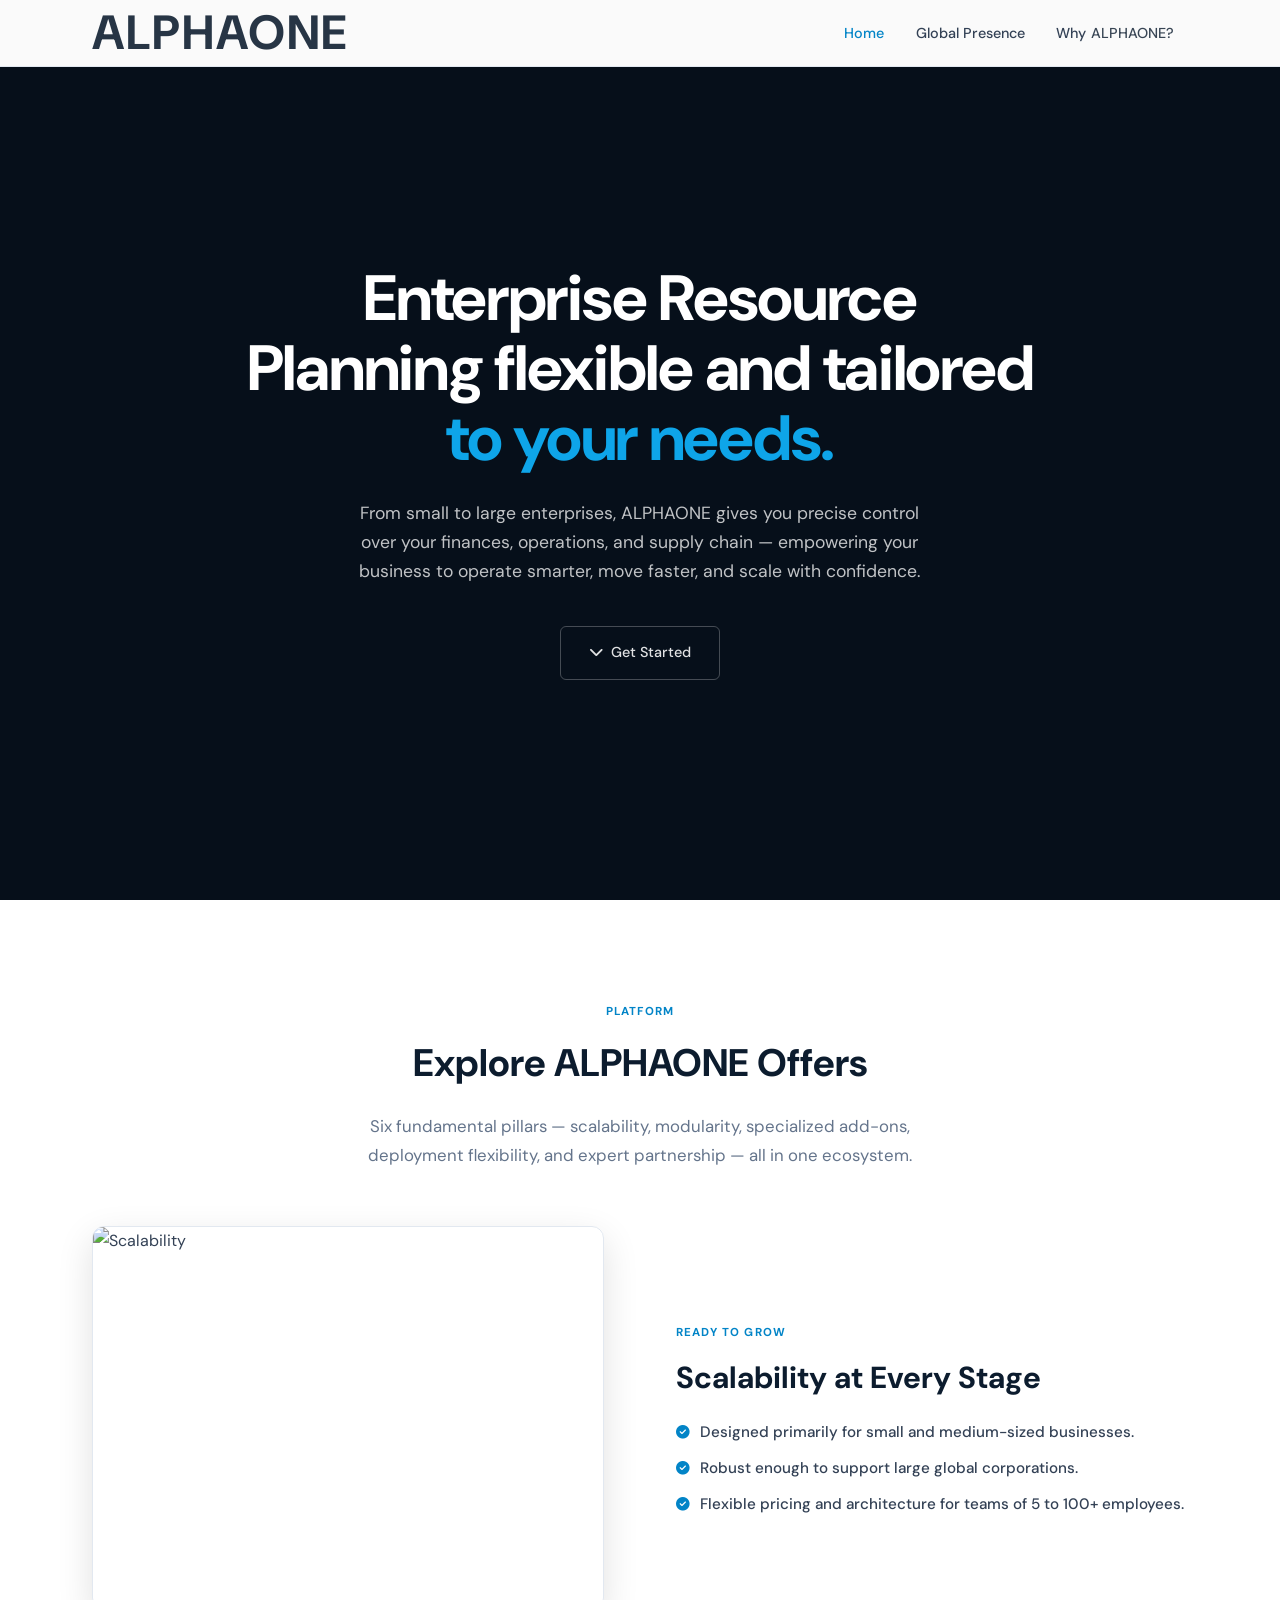
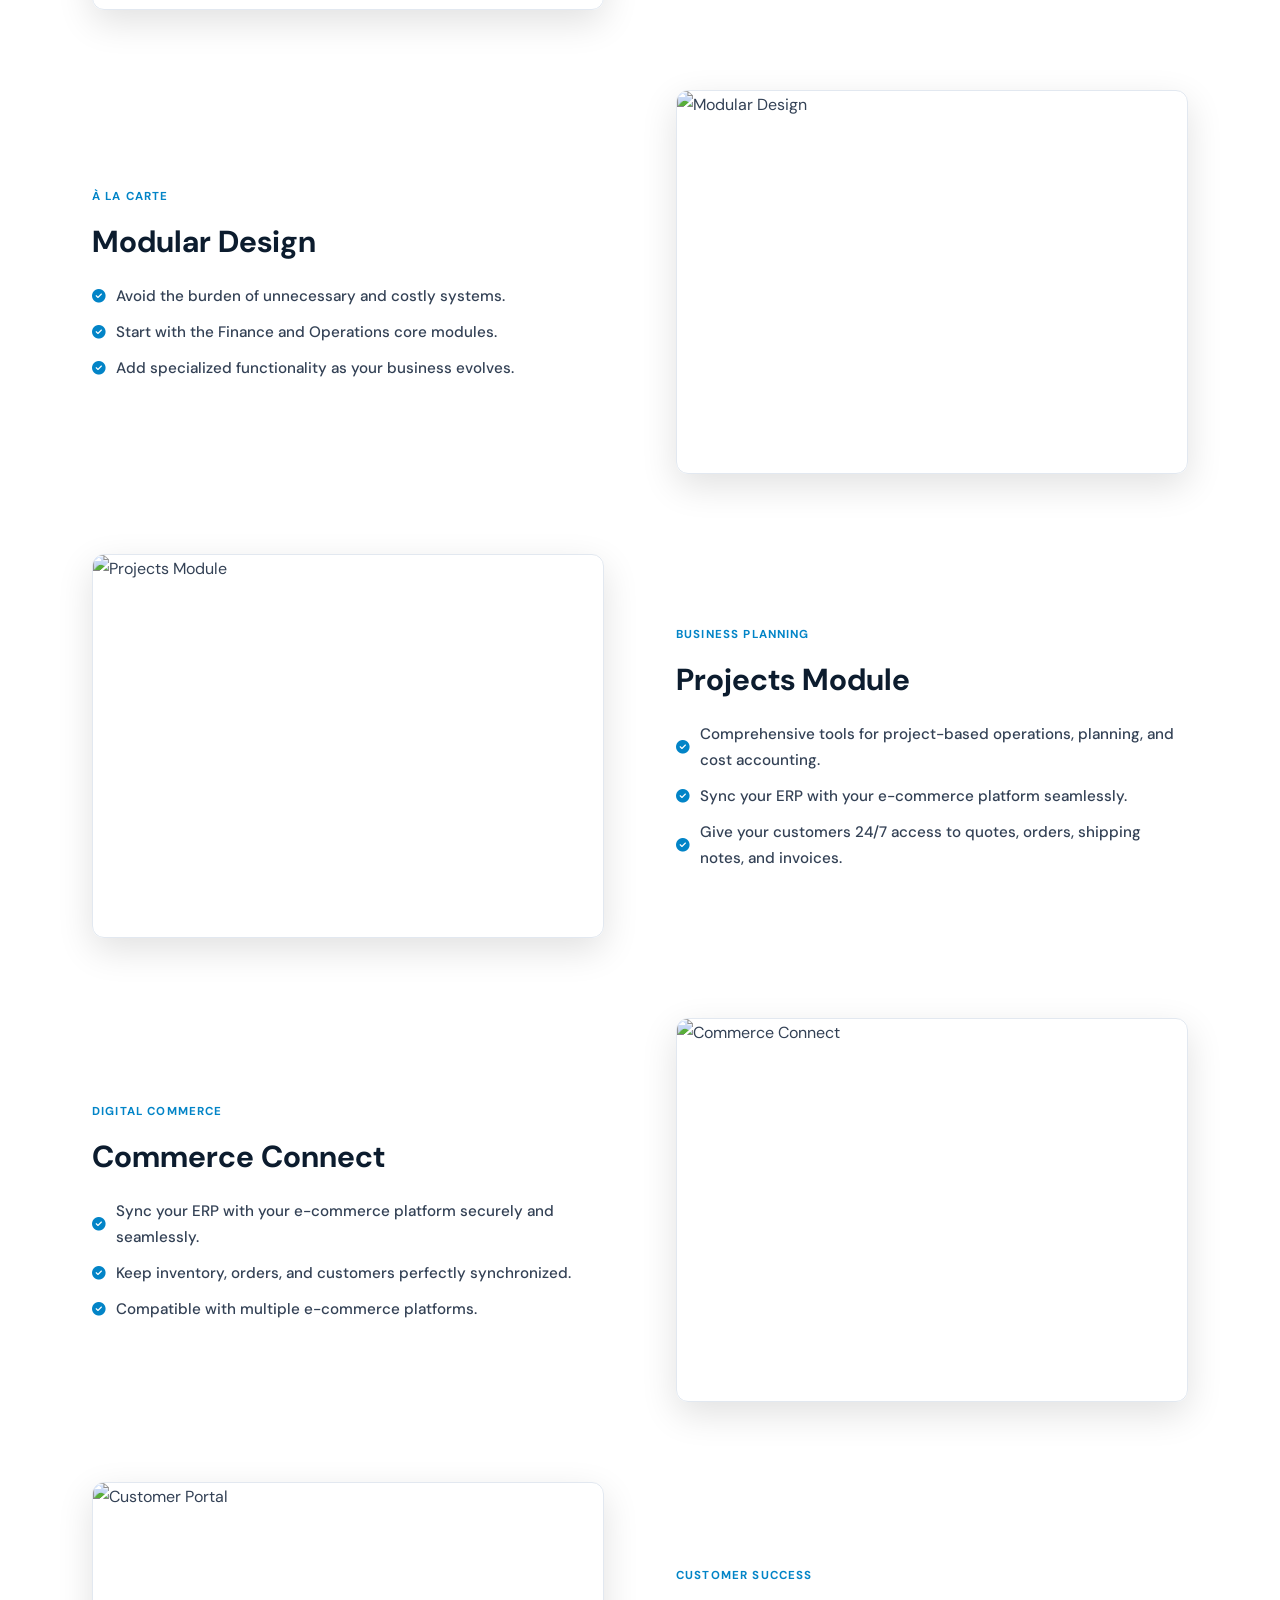
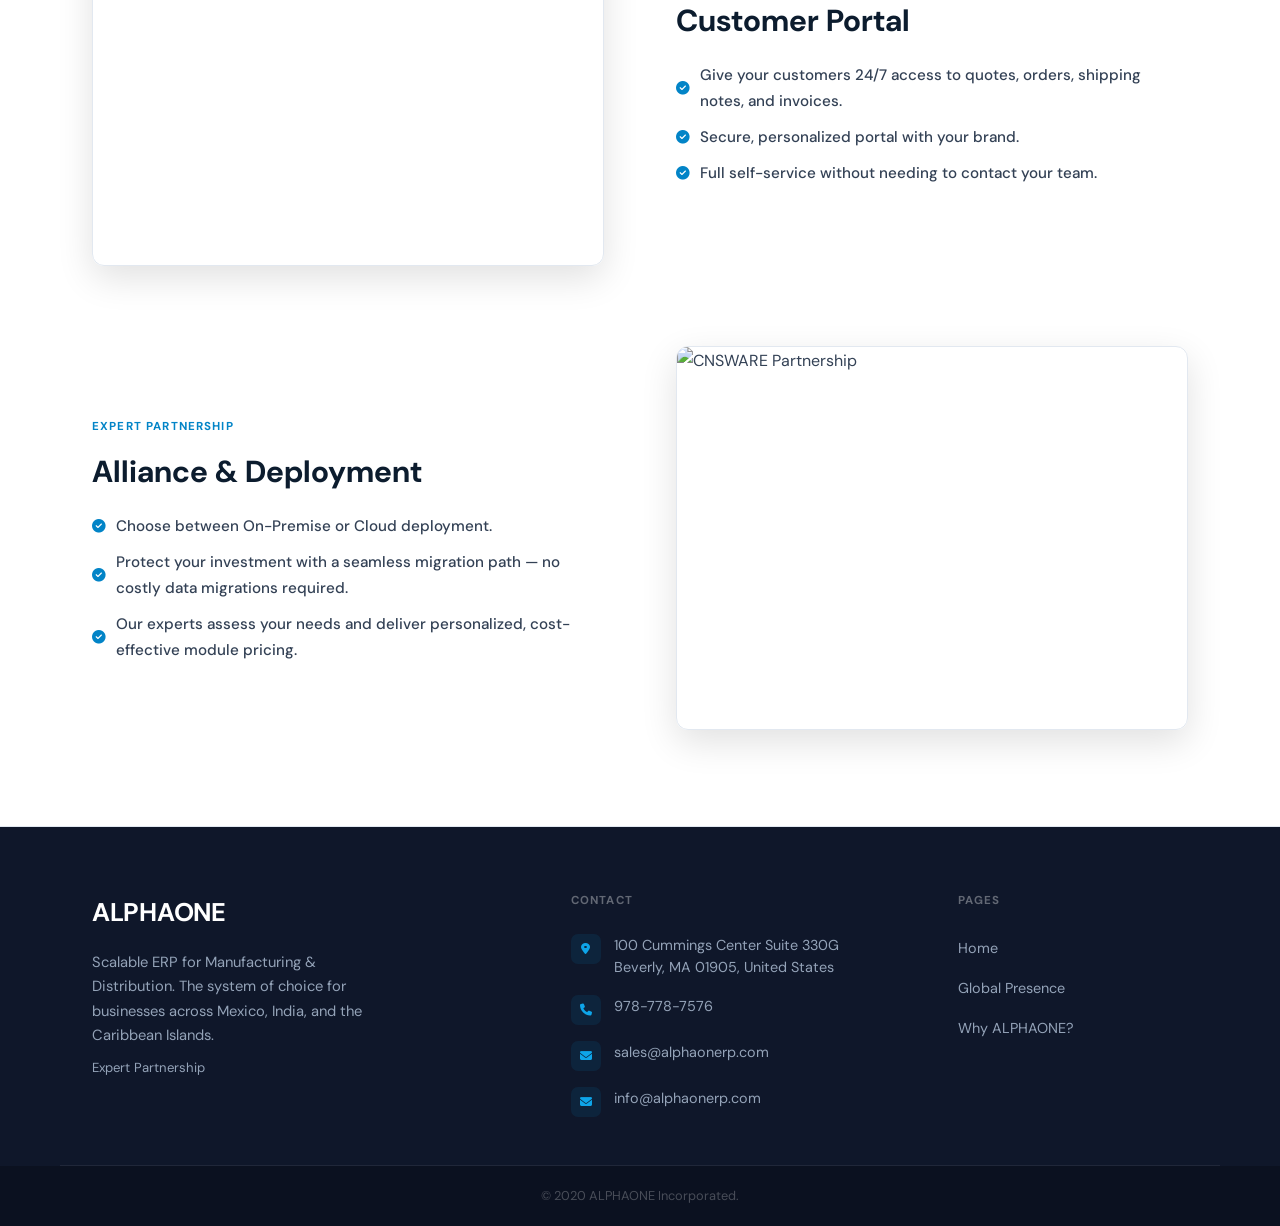
==== index.html @ 3ff20a97 "Cambio transparencia de logo Alphaone nav bar" ====
<!DOCTYPE html>
<html lang="en">
<head>
    <meta charset="UTF-8">
    <meta name="viewport" content="width=device-width, initial-scale=1.0">
    <title>Home — ALPHAONE ERP</title>
    <link rel="preconnect" href="https://fonts.googleapis.com">
    <link rel="preconnect" href="https://fonts.gstatic.com" crossorigin>
    <link href="https://fonts.googleapis.com/css2?family=DM+Sans:opsz,wght@9..40,400;9..40,500;9..40,600;9..40,700&display=swap" rel="stylesheet">
    <link rel="stylesheet" href="https://cdnjs.cloudflare.com/ajax/libs/font-awesome/6.4.0/css/all.min.css">
    <link rel="stylesheet" href="css/styles.css">
    <link rel="stylesheet" href="css/pages.css">
</head>
<body>

    <nav class="navbar" id="navbar">
        <div class="nav-inner">
            <a href="index.html" class="logo logo-text">ALPHAONE</a>
            <ul class="nav-links">
                <li><a href="index.html" class="active">Home</a></li>
                <li><a href="presence.html">Global Presence</a></li>
                <li><a href="benefits.html">Why<span style="color: #0c1c2ed0;">ALPHAONE?</span></a></li>
            </ul>
            <div class="hamburger" id="hamburger-btn"><span></span><span></span><span></span></div>
        </div>
    </nav>
    <div class="mobile-menu" id="mobile-menu">
        <a href="index.html">Home</a>
        <a href="presence.html">Global Presence</a>
        <a href="benefits.html">Why ALPHAONE?</a>
    </div>

    <!-- HERO -->
    <section class="hero" id="hero">
        <div class="hero-bg">
            <video class="hero-video" autoplay loop muted playsinline>
                <source src="video/manufacture.mp4" type="video/mp4">
            </video>
            <div class="hero-overlay"></div>
        </div>
        <div class="hero-inner">
            <div class="hero-content">
                <br><h1>Enterprise Resource <br>Planning flexible and tailored<br><em>to your needs.</em></h1>
                <p>From small to large enterprises, ALPHAONE gives you precise control over your finances, operations, and supply chain — empowering your business to operate smarter, move faster, and scale with confidence.</p>
                <div class="hero-actions">
                    <a href="#modules" class="btn-ghost"><i class="fas fa-chevron-down"></i> Get Started</a>
                </div>
            </div>
        </div>
    </section>

    <!-- 6 MODULES -->
    <section class="section bg-white" id="modules">
        <div class="container">
            <div class="section-header reveal">
                <span class="eyebrow">Platform</span>
                <h2>Explore ALPHAONE Offers</h2>
                <p>Six fundamental pillars — scalability, modularity, specialized add-ons, deployment flexibility, and expert partnership — all in one ecosystem.</p>
            </div>

            <div class="module-list">

                <!-- 1. Scalability -->
                <div class="module-row reveal">
                    <div class="module-img">
                        <img src="https://images.unsplash.com/photo-1504868584819-f8e8b4b6d7e3?auto=format&fit=crop&q=80&w=800" alt="Scalability">
                    </div>
                    <div class="module-content">
                        <span class="eyebrow">Ready to Grow</span>
                        <h3>Scalability at Every Stage</h3>
                        <ul class="module-features">
                            <li><i class="fas fa-check-circle"></i> Designed primarily for small and medium-sized businesses.</li>
                            <li><i class="fas fa-check-circle"></i> Robust enough to support large global corporations.</li>
                            <li><i class="fas fa-check-circle"></i> Flexible pricing and architecture for teams of 5 to 100+ employees.</li>
                        </ul>
                    </div>
                </div>

                <!-- 2. Modular -->
                <div class="module-row reverse reveal">
                    <div class="module-img">
                        <img src="https://images.unsplash.com/photo-1551288049-bebda4e38f71?auto=format&fit=crop&q=80&w=800" alt="Modular Design">
                    </div>
                    <div class="module-content">
                        <span class="eyebrow">À La Carte</span>
                        <h3>Modular Design</h3>
                        <ul class="module-features">
                            <li><i class="fas fa-check-circle"></i> Avoid the burden of unnecessary and costly systems.</li>
                            <li><i class="fas fa-check-circle"></i> Start with the Finance and Operations core modules.</li>
                            <li><i class="fas fa-check-circle"></i> Add specialized functionality as your business evolves.</li>
                        </ul>
                    </div>
                </div>

                <!-- 3. Projects Module -->
                <div class="module-row reveal">
                    <div class="module-img">
                        <img src="https://images.unsplash.com/photo-1460925895917-afdab827c52f?auto=format&fit=crop&q=80&w=800" alt="Projects Module">
                    </div>
                    <div class="module-content">
                        <span class="eyebrow">Business Planning</span>
                        <h3>Projects Module</h3>
                        <ul class="module-features">
                            <li><i class="fas fa-check-circle"></i> Comprehensive tools for project-based operations, planning, and cost accounting.</li>
                            <li><i class="fas fa-check-circle"></i> Sync your ERP with your e-commerce platform seamlessly.</li>
                            <li><i class="fas fa-check-circle"></i> Give your customers 24/7 access to quotes, orders, shipping notes, and invoices.</li>
                        </ul>
                    </div>
                </div>

                <!-- 4. Commerce Connect -->
                <div class="module-row reverse reveal">
                    <div class="module-img">
                        <img src="https://images.unsplash.com/photo-1556761175-4b46a572b786?auto=format&fit=crop&q=80&w=800" alt="Commerce Connect">
                    </div>
                    <div class="module-content">
                        <span class="eyebrow">Digital Commerce</span>
                        <h3>Commerce Connect</h3>
                        <ul class="module-features">
                            <li><i class="fas fa-check-circle"></i> Sync your ERP with your e-commerce platform securely and seamlessly.</li>
                            <li><i class="fas fa-check-circle"></i> Keep inventory, orders, and customers perfectly synchronized.</li>
                            <li><i class="fas fa-check-circle"></i> Compatible with multiple e-commerce platforms.</li>
                        </ul>
                    </div>
                </div>

                <!-- 5. Customer Portal -->
                <div class="module-row reveal">
                    <div class="module-img">
                        <img src="https://images.unsplash.com/photo-1573164574572-cb89e39749b4?auto=format&fit=crop&q=80&w=800" alt="Customer Portal">
                    </div>
                    <div class="module-content">
                        <span class="eyebrow">Customer Success</span>
                        <h3>Customer Portal</h3>
                        <ul class="module-features">
                            <li><i class="fas fa-check-circle"></i> Give your customers 24/7 access to quotes, orders, shipping notes, and invoices.</li>
                            <li><i class="fas fa-check-circle"></i> Secure, personalized portal with your brand.</li>
                            <li><i class="fas fa-check-circle"></i> Full self-service without needing to contact your team.</li>
                        </ul>
                    </div>
                </div>

                <!-- 6. Deployment + CNSWARE -->
                <div class="module-row reverse reveal">
                    <div class="module-img">
                        <img src="https://images.unsplash.com/photo-1600880292203-757bb62b4baf?auto=format&fit=crop&q=80&w=800" alt="CNSWARE Partnership">
                    </div>
                    <div class="module-content">
                        <span class="eyebrow">Expert Partnership</span>
                        <h3>Alliance & Deployment</h3>
                        <ul class="module-features">
                            <li><i class="fas fa-check-circle"></i> Choose between On-Premise or Cloud deployment.</li>
                            <li><i class="fas fa-check-circle"></i> Protect your investment with a seamless migration path — no costly data migrations required.</li>
                            <li><i class="fas fa-check-circle"></i> Our experts assess your needs and deliver personalized, cost-effective module pricing.</li>
                        </ul>
                    </div>
                </div>

            </div>
        </div>
    </section>

    <!-- FOOTER -->
    <footer class="site-footer">
        <div class="container footer-inner">
            <div class="footer-brand">
                <div class="footer-logo">ALPHAONE</div>
                <p>Scalable ERP for Manufacturing & Distribution. The system of choice for businesses across Mexico, India, and the Caribbean Islands.</p>
                <p class="footer-partner">Expert Partnership<strong></strong></p>
            </div>
            <div class="footer-contact-block">
                <h4>Contact</h4>
                <ul class="footer-contact-list">
                    <li><span class="fc-icon"><i class="fas fa-map-marker-alt"></i></span><span>100 Cummings Center Suite 330G Beverly, MA 01905, United States<br></span> </li>
                    <li><span class="fc-icon"><i class="fas fa-phone"></i></span><a href="tel:9787787576">978-778-7576</a></li>
                    <li><span class="fc-icon"><i class="fas fa-envelope"></i></span><a href="mailto:info@alphaonerp.com">sales@alphaonerp.com</a></li>
                    <li><span class="fc-icon"><i class="fas fa-envelope"></i></span><a href="mailto:info@alphaonerp.com">info@alphaonerp.com</a></li>
                </ul>
            </div>
            <div class="footer-nav-block">
                <h4>Pages</h4>
                <ul>
                    <li><a href="index.html">Home</a></li>
                    <li><a href="presence.html">Global Presence</a></li>
                    <li><a href="benefits.html">Why ALPHAONE?</a></li>
                </ul>
            </div>
        </div>
        <div class="footer-bar">
            <p>&copy; 2020 ALPHAONE Incorporated.</p>
        </div>
    </footer>

    <script src="js/scripts.js"></script>
</body>
</html>
---- css/styles.css ----
:root {
    --navy:        #0c1c2e;
    --navy-mid:    #163048;
    --blue:        #0369a1;
    --blue-light:  #0ea5e9;
    --accent:      #0284c7;
    --accent-hover:#0369a1;
    --white:       #ffffff;
    --gray-50:     #f9fafb;
    --gray-100:    #f1f5f9;
    --gray-200:    #e2e8f0;
    --gray-400:    #94a3b8;
    --gray-500:    #64748b;
    --gray-700:    #334155;
    --gray-900:    #0f172a;
    --font:        'DM Sans', system-ui, -apple-system, sans-serif;
    --radius:      6px;
    --radius-lg:   12px;
    --shadow-sm:   0 1px 3px rgba(0,0,0,.07);
    --shadow-md:   0 4px 16px rgba(0,0,0,.09);
    --shadow-lg:   0 12px 36px rgba(0,0,0,.12);
    --trans:       0.24s ease;
}

*, *::before, *::after { margin: 0; padding: 0; box-sizing: border-box; }
html { scroll-behavior: smooth; }
body {
    font-family: var(--font);
    font-size: 16px;
    line-height: 1.7;
    color: var(--gray-700);
    background: var(--white);
    -webkit-font-smoothing: antialiased;
}
img, video { max-width: 100%; height: auto; display: block; }
a { text-decoration: none; color: inherit; }
ul { list-style: none; }

.container {
    width: 100%;
    max-width: 1160px;
    margin: 0 auto;
    padding: 0 2rem;
}

.navbar {
    position: fixed;
    top: 0; left: 0; width: 100%;
    z-index: 999;
    background: rgba(255,255,255,0.98);
    border-bottom: 1px solid var(--gray-200);
    backdrop-filter: blur(10px);
    transition: box-shadow var(--trans);
}
.navbar.scrolled { box-shadow: var(--shadow-md); }

.nav-inner {
    max-width: 1160px;
    margin: 0 auto;
    padding: 0 2rem;
    height: 66px;
    display: flex;
    align-items: center;
    justify-content: space-between;
}

.nav-logo-img { height: 40px; width: auto; object-fit: contain; }

.nav-links {
    display: flex;
    align-items: center;
    gap: 0.25rem;
}
.nav-links > li { position: relative; }
.nav-links > li > a {
    display: flex;
    align-items: center;
    gap: 0.35rem;
    padding: 0.5rem 0.85rem;
    font-size: 0.9rem;
    font-weight: 500;
    color: var(--gray-700);
    border-radius: var(--radius);
    transition: color var(--trans), background var(--trans);
}
.nav-links > li > a:hover { color: var(--accent); background: var(--gray-50); }
.nav-links a.active { color: var(--accent) !important; }
.nav-links a.nav-cta {
    background: var(--accent);
    color: var(--white) !important;
    padding: 0.5rem 1.25rem;
    border-radius: var(--radius);
    font-weight: 600;
    margin-left: 0.5rem;
}
.nav-links a.nav-cta:hover { background: var(--accent-hover); }

.logo-text {
    font-size: 3rem;
    font-weight: 700;
    color: var(--navy);
    letter-spacing: 0.04em;
    line-height: 1;
    color:  #0c1c2ee3;
}

.hamburger { display: none; flex-direction: column; gap: 5px; cursor: pointer; padding: 4px; }
.hamburger span { display: block; width: 22px; height: 2px; background: var(--navy); border-radius: 2px; }

.mobile-menu {
    display: none;
    background: var(--white);
    border-bottom: 1px solid var(--gray-200);
    padding: 0.5rem 1rem;
}
.mobile-menu a {
    display: block;
    padding: 0.8rem 0.5rem;
    font-size: 0.95rem;
    font-weight: 500;
    color: var(--gray-700);
    border-bottom: 1px solid var(--gray-200);
}
.mobile-menu a:last-child { border-bottom: none; }

.hero {
    position: relative;
    min-height: 100vh;
    display: flex;
    align-items: center;
    overflow: hidden;
}
.hero-bg { position: absolute; inset: 0; z-index: 0; background: var(--navy); }
.hero-video { position: absolute; inset: 0; width: 100%; height: 100%; object-fit: cover; opacity: 0.45; }
.hero-overlay { position: absolute; inset: 0; background: rgba(5,10,18,0.72); }
.hero-inner {
    position: relative;
    z-index: 1;
    width: 100%;
    max-width: 1160px;
    margin: 0 auto;
    padding: 6rem 2rem 5rem;
    display: flex;
    flex-direction: column;
    align-items: center;
    gap: 3.5rem;
}
.hero-content {
    max-width: 800px;
    text-align: center;
    display: flex;
    flex-direction: column;
    align-items: center;
}
.hero-content h1 {
    font-size: clamp(2.6rem, 5vw, 4rem);
    font-weight: 700;
    color: var(--white);
    line-height: 1.1;
    margin-bottom: 1.5rem;
    letter-spacing: -.02em;
}
.hero-content h1 em { font-style: normal; color: var(--blue-light); }
.hero-content p {
    font-size: 1.1rem;
    color: rgba(255,255,255,.75);
    max-width: 580px;
    margin-bottom: 2.5rem;
    line-height: 1.65;
}
.hero-actions { display: flex; gap: 1rem; flex-wrap: wrap; justify-content: center; }

.btn-primary {
    display: inline-flex;
    align-items: center;
    gap: 0.4rem;
    background: var(--accent);
    color: var(--white);
    font-size: 0.9rem;
    font-weight: 600;
    padding: 0.85rem 2rem;
    border-radius: var(--radius);
    border: none;
    cursor: pointer;
    transition: background var(--trans), transform var(--trans), box-shadow var(--trans);
    box-shadow: 0 4px 14px rgba(2,132,199,.35);
}
.btn-primary:hover { background: var(--accent-hover); transform: translateY(-2px); box-shadow: 0 8px 20px rgba(2,132,199,.4); }

.btn-ghost {
    display: inline-flex;
    align-items: center;
    gap: 0.5rem;
    background: transparent;
    color: rgba(255,255,255,.88);
    font-size: 0.9rem;
    font-weight: 500;
    padding: 0.85rem 1.75rem;
    border-radius: var(--radius);
    border: 1px solid rgba(255,255,255,.25);
    cursor: pointer;
    transition: background var(--trans), border-color var(--trans);
}
.btn-ghost:hover { background: rgba(255,255,255,.08); border-color: rgba(255,255,255,.45); }

.btn-outline-dark {
    display: inline-flex;
    align-items: center;
    justify-content: center;
    gap: 0.4rem;
    background: transparent;
    color: var(--navy);
    font-size: 0.88rem;
    font-weight: 600;
    padding: 0.75rem 1.5rem;
    border-radius: var(--radius);
    border: 1.5px solid var(--gray-200);
    cursor: pointer;
    transition: all var(--trans);
}
.btn-outline-dark:hover { border-color: var(--navy); background: var(--navy); color: var(--white); }

.section {
    min-height: 100vh;
    display: flex;
    flex-direction: column;
    justify-content: center;
    padding: 6rem 0;
    border-bottom: 1px solid var(--gray-200);
}
.bg-white { background: var(--white); }
.bg-light  { background: var(--gray-50); }

.section-header {
    text-align: center;
    max-width: 620px;
    margin: 0 auto 3.5rem;
}
.section-header h2 { font-size: clamp(1.8rem, 3vw, 2.5rem); font-weight: 700; color: var(--navy); margin-bottom: 1rem; }
.section-header p  { font-size: 1.05rem; color: var(--gray-500); }

.eyebrow {
    display: inline-block;
    font-size: 0.72rem;
    font-weight: 700;
    letter-spacing: .1em;
    text-transform: uppercase;
    color: var(--accent);
    margin-bottom: 0.6rem;
}

.split-grid {
    display: grid;
    grid-template-columns: 1fr 1fr;
    gap: 5rem;
    align-items: center;
}
.split-img { position: relative; }
.split-img img {
    width: 100%;
    aspect-ratio: 4/3;
    object-fit: cover;
    border-radius: var(--radius-lg);
    box-shadow: var(--shadow-lg);
    border: 1px solid var(--gray-200);
}
.img-badge {
    position: absolute;
    bottom: -1rem;
    left: 1.5rem;
    background: var(--accent);
    color: var(--white);
    font-size: 0.8rem;
    font-weight: 600;
    padding: 0.55rem 1.1rem;
    border-radius: 100px;
    display: flex;
    align-items: center;
    gap: 0.5rem;
    box-shadow: var(--shadow-md);
}
.split-text h2 { font-size: clamp(1.75rem, 3vw, 2.3rem); font-weight: 700; color: var(--navy); margin-bottom: 1.25rem; }
.split-text p  { font-size: 1.05rem; color: var(--gray-500); margin-bottom: 1rem; }
.split-text strong { color: var(--gray-700); font-weight: 600; }

.presence-flags { display: flex; flex-wrap: wrap; gap: 0.6rem; margin-top: 1.75rem; }
.presence-flags span {
    display: inline-flex;
    align-items: center;
    gap: 0.4rem;
    background: var(--gray-100);
    border: 1px solid var(--gray-200);
    color: var(--gray-700);
    font-size: 0.82rem;
    font-weight: 500;
    padding: 0.35rem 0.85rem;
    border-radius: 100px;
}
.presence-flags span i { color: var(--accent); font-size: 0.7rem; }

.benefits-list { display: flex; flex-direction: column; gap: 1.4rem; }
.benefit-item { display: flex; gap: 1rem; align-items: flex-start; }
.benefit-icon {
    flex-shrink: 0;
    width: 32px; height: 32px;
    background: rgba(2,132,199,.1);
    border-radius: 50%;
    display: flex; align-items: center; justify-content: center;
    margin-top: 2px;
}
.benefit-icon i { font-size: 0.72rem; color: var(--accent); }
.benefit-item h4 { font-size: 0.98rem; font-weight: 600; color: var(--navy); margin-bottom: 0.25rem; }
.benefit-item p  { font-size: 0.92rem; color: var(--gray-500); }

.site-footer { background: var(--gray-900); color: var(--white); padding-top: 4rem; }
.footer-inner {
    display: grid;
    grid-template-columns: 1.8fr 1.4fr 1fr;
    gap: 4rem;
    padding-bottom: 3rem;
    border-bottom: 1px solid rgba(255,255,255,.07);
}
.footer-logo { font-size: 1.6rem; font-weight: 700; color: var(--white); margin-bottom: 1rem; letter-spacing: -.01em; }
.footer-brand p { font-size: 0.92rem; color: var(--gray-400); line-height: 1.65; max-width: 300px; margin-bottom: 0.6rem; }
.footer-partner { font-size: 0.82rem !important; color: var(--gray-400) !important; }
.footer-partner strong { color: #7dd3fc; }
.footer-contact-block h4,
.footer-nav-block h4 {
    font-size: 0.72rem;
    font-weight: 700;
    letter-spacing: .1em;
    text-transform: uppercase;
    color: rgba(255,255,255,.35);
    margin-bottom: 1.5rem;
}
.footer-contact-list { display: flex; flex-direction: column; gap: 1rem; }
.footer-contact-list li { display: flex; align-items: flex-start; gap: 0.8rem; font-size: 0.9rem; color: var(--gray-400); line-height: 1.55; }
.fc-icon {
    flex-shrink: 0;
    width: 30px; height: 30px;
    background: rgba(2,132,199,.12);
    border-radius: 7px;
    display: flex; align-items: center; justify-content: center;
}
.fc-icon i { font-size: 0.75rem; color: var(--blue-light); }
.footer-contact-list a { color: var(--gray-400); transition: color var(--trans); }
.footer-contact-list a:hover { color: var(--white); }
.footer-nav-block ul { display: flex; flex-direction: column; gap: 0.8rem; }
.footer-nav-block a { font-size: 0.9rem; color: var(--gray-400); transition: color var(--trans); }
.footer-nav-block a:hover { color: var(--white); }
.footer-bar {
    text-align: center;
    padding: 1.2rem 0;
    font-size: 0.8rem;
    color: rgba(255,255,255,.25);
    background: rgba(0,0,0,.25);
}

.reveal {
    opacity: 0;
    transform: translateY(24px);
    transition: opacity 0.55s ease, transform 0.55s ease;
}
.reveal.visible { opacity: 1; transform: none; }

@media (max-width: 860px) {
    .nav-links { display: none; }
    .hamburger { display: flex; }
    .split-grid { grid-template-columns: 1fr; gap: 3rem; }
    .footer-inner { grid-template-columns: 1fr 1fr; }
}
@media (max-width: 600px) {
    .container { padding: 0 1.25rem; }
    .section { padding: 4rem 0; }
    .footer-inner { grid-template-columns: 1fr; gap: 2.5rem; }
}

.field-error {
    display: none;
    font-size: 0.75rem;
    color: #dc2626;
    margin-top: 0.25rem;
}
.field-error.visible { display: block; }
.form-group input.invalid { border-color: #dc2626; box-shadow: 0 0 0 3px rgba(220,38,38,.12); }
---- css/pages.css ----
.page-hero {
    position: relative;
    min-height: 52vh;
    display: flex;
    align-items: flex-end;
    padding-bottom: 4rem;
    padding-top: 66px;
    overflow: hidden;
}
.page-hero-bg {
    position: absolute;
    inset: 0;
    background-size: cover;
    background-position: center;
    z-index: 0;
}
.page-hero-overlay {
    position: absolute;
    inset: 0;
    background: linear-gradient(160deg, rgba(12,28,46,.88) 0%, rgba(12,28,46,.6) 100%);
    z-index: 1;
}
.page-hero-inner { position: relative; z-index: 2; }
.breadcrumb {
    display: flex;
    align-items: center;
    gap: 0.5rem;
    font-size: 0.8rem;
    font-weight: 500;
    color: rgba(255,255,255,.5);
    margin-bottom: 1rem;
    text-transform: uppercase;
    letter-spacing: .05em;
}
.breadcrumb a { color: rgba(255,255,255,.5); transition: color var(--trans); }
.breadcrumb a:hover { color: var(--white); }
.breadcrumb i { font-size: 0.6rem; }
.page-hero-inner h1 {
    font-size: clamp(2rem, 4.5vw, 3.5rem);
    font-weight: 700;
    color: var(--white);
    line-height: 1.1;
    margin-bottom: 1rem;
    letter-spacing: -.02em;
}
.page-hero-inner p {
    font-size: 1.1rem;
    color: rgba(255,255,255,.72);
    max-width: 560px;
    line-height: 1.6;
}

.module-list { display: flex; flex-direction: column; gap: 5rem; }
.module-row {
    display: grid;
    grid-template-columns: 1fr 1fr;
    gap: 4.5rem;
    align-items: center;
}
.module-row.reverse .module-img { order: 2; }
.module-row.reverse .module-content { order: 1; }
.module-img img {
    width: 100%;
    aspect-ratio: 4/3;
    object-fit: cover;
    border-radius: var(--radius-lg);
    box-shadow: var(--shadow-lg);
    border: 1px solid var(--gray-200);
}
.module-content h3 { font-size: 1.9rem; font-weight: 700; color: var(--navy); margin-bottom: 1rem; }
.module-content p { font-size: 1.05rem; color: var(--gray-500); margin-bottom: 1.5rem; line-height: 1.7; }
.module-features { list-style: none; display: flex; flex-direction: column; gap: 0.65rem; }
.module-features li {
    display: flex;
    align-items: center;
    gap: 0.65rem;
    font-size: 0.95rem;
    color: var(--gray-700);
    font-weight: 500;
}
.module-features li i { color: var(--accent); font-size: 0.85rem; }

.regions-grid {
    display: grid;
    grid-template-columns: repeat(2, 1fr);
    gap: 2rem;
}
.region-card {
    display: flex;
    gap: 1.5rem;
    background: var(--white);
    border: 1px solid var(--gray-200);
    border-radius: var(--radius-lg);
    padding: 2rem;
    transition: box-shadow var(--trans), transform var(--trans);
}
.region-card:hover { box-shadow: var(--shadow-lg); transform: translateY(-3px); }
.region-flag {
    flex-shrink: 0;
    width: 52px; height: 52px;
    background: rgba(2,132,199,.08);
    border-radius: 12px;
    display: flex; align-items: center; justify-content: center;
    color: var(--accent);
    font-size: 1.3rem;
}
.region-content h3 { font-size: 1.15rem; font-weight: 700; color: var(--navy); margin-bottom: 0.2rem; }
.region-sub { font-size: 0.78rem; font-weight: 600; text-transform: uppercase; letter-spacing: .06em; color: var(--accent); margin-bottom: 0.75rem; }
.region-content p { font-size: 0.93rem; color: var(--gray-500); line-height: 1.6; margin-bottom: 0.75rem; }
.region-detail span {
    display: inline-flex;
    align-items: center;
    gap: 0.4rem;
    font-size: 0.8rem;
    font-weight: 500;
    color: var(--gray-500);
}
.region-detail i { color: var(--accent); }

.benefits-big-grid {
    display: grid;
    grid-template-columns: repeat(2, 1fr);
    gap: 2rem;
}
.benefit-big {
    display: flex;
    gap: 1.25rem;
    background: var(--gray-50);
    border: 1px solid var(--gray-200);
    border-radius: var(--radius-lg);
    padding: 2rem;
    transition: box-shadow var(--trans), transform var(--trans);
}
.benefit-big:hover { box-shadow: var(--shadow-md); transform: translateY(-3px); }
.benefit-big-icon {
    flex-shrink: 0;
    width: 48px; height: 48px;
    background: rgba(2,132,199,.1);
    border-radius: 10px;
    display: flex; align-items: center; justify-content: center;
}
.benefit-big-icon i { font-size: 1.2rem; color: var(--accent); }
.benefit-big h3 { font-size: 1.05rem; font-weight: 700; color: var(--navy); margin-bottom: 0.5rem; }
.benefit-big p { font-size: 0.93rem; color: var(--gray-500); line-height: 1.65; }

.compare-table-wrap {
    overflow-x: auto;
    border-radius: var(--radius-lg);
    border: 1px solid var(--gray-200);
    box-shadow: var(--shadow-sm);
}
.compare-table {
    width: 100%;
    border-collapse: collapse;
    font-size: 0.95rem;
    background: var(--white);
}
.compare-table thead tr { background: var(--navy); }
.compare-table thead th {
    padding: 1.1rem 1.5rem;
    text-align: left;
    font-size: 0.82rem;
    font-weight: 700;
    letter-spacing: .06em;
    text-transform: uppercase;
    color: rgba(255,255,255,.6);
}
.compare-table thead .col-alpha { color: #7dd3fc; }
.compare-table tbody tr { border-bottom: 1px solid var(--gray-100); transition: background var(--trans); }
.compare-table tbody tr:last-child { border-bottom: none; }
.compare-table tbody tr:hover { background: var(--gray-50); }
.compare-table tbody td { padding: 1rem 1.5rem; color: var(--gray-700); }
.compare-table .col-alpha { font-weight: 600; color: var(--accent); }
.compare-table .fa-check-circle { color: #16a34a; }
.compare-table .text-no { color: #dc2626; }
.compare-table .text-neutral { color: var(--gray-400); }

.form-row { display: grid; grid-template-columns: 1fr 1fr; gap: 1rem; }
.form-group { display: flex; flex-direction: column; gap: 0.4rem; }
.form-group label { font-size: 0.82rem; font-weight: 600; color: var(--gray-700); }
.form-group input,
.form-group select,
.form-group textarea {
    padding: 0.75rem 1rem;
    border: 1.5px solid var(--gray-200);
    border-radius: var(--radius);
    font-family: var(--font);
    font-size: 0.95rem;
    color: var(--gray-700);
    background: var(--white);
    transition: border-color var(--trans), box-shadow var(--trans);
    width: 100%;
}
.form-group input:focus,
.form-group select:focus,
.form-group textarea:focus {
    outline: none;
    border-color: var(--accent);
    box-shadow: 0 0 0 3px rgba(2,132,199,.15);
}
.form-group textarea { resize: vertical; min-height: 110px; }

.demo-modal {
    display: none;
    position: fixed;
    inset: 0;
    z-index: 2000;
    background: rgba(12,28,46,0.72);
    backdrop-filter: blur(6px);
    align-items: center;
    justify-content: center;
    padding: 1.5rem;
}
.demo-modal.open {
    display: flex;
    animation: modalFadeIn 0.25s ease;
}
@keyframes modalFadeIn {
    from { opacity: 0; }
    to   { opacity: 1; }
}
.demo-modal-inner {
    background: var(--white);
    border-radius: var(--radius-lg);
    width: 100%;
    max-width: 900px;
    max-height: 90vh;
    overflow-y: auto;
    position: relative;
    box-shadow: 0 32px 80px rgba(0,0,0,0.25);
    animation: modalSlideUp 0.28s ease;
}
@keyframes modalSlideUp {
    from { transform: translateY(24px); opacity: 0; }
    to   { transform: translateY(0);    opacity: 1; }
}
.demo-modal-close {
    position: absolute;
    top: 1.1rem; right: 1.25rem;
    width: 34px; height: 34px;
    border-radius: 50%;
    border: 1px solid var(--gray-200);
    background: var(--white);
    color: var(--gray-500);
    font-size: 0.85rem;
    cursor: pointer;
    display: flex; align-items: center; justify-content: center;
    transition: background 0.2s, color 0.2s;
    z-index: 10;
}
.demo-modal-close:hover { background: var(--gray-100); color: var(--navy); }
.demo-modal-grid {
    display: grid;
    grid-template-columns: 1fr 1.3fr;
}
.demo-modal-left {
    background: var(--navy);
    padding: 3rem 2.5rem;
    border-radius: var(--radius-lg) 0 0 var(--radius-lg);
    display: flex;
    flex-direction: column;
}
.demo-modal-left .eyebrow { color: #7dd3fc; margin-bottom: 0.75rem; }
.demo-modal-left h2 {
    font-size: clamp(1.6rem, 2.5vw, 2rem);
    font-weight: 700;
    color: var(--white);
    line-height: 1.15;
    margin-bottom: 1rem;
    letter-spacing: -0.02em;
}
.demo-modal-left h2 em { font-style: normal; color: var(--blue-light); }
.demo-modal-left p {
    font-size: 0.95rem;
    color: rgba(255,255,255,0.6);
    line-height: 1.7;
    margin-bottom: 2rem;
}
.demo-perks { list-style: none; display: flex; flex-direction: column; gap: 0.75rem; margin-bottom: 2.5rem; }
.demo-perks li {
    display: flex;
    align-items: center;
    gap: 0.75rem;
    font-size: 0.9rem;
    color: rgba(255,255,255,0.8);
    font-weight: 500;
}
.demo-perks li i { color: #7dd3fc; font-size: 0.85rem; }
.demo-trust {
    display: flex;
    align-items: center;
    gap: 1.25rem;
    padding: 1.25rem 1.5rem;
    background: rgba(255,255,255,0.06);
    border: 1px solid rgba(255,255,255,0.1);
    border-radius: var(--radius-lg);
    margin-top: auto;
}
.dt-item { text-align: center; }
.dt-num { display: block; font-size: 1.4rem; font-weight: 700; color: var(--white); letter-spacing: -0.02em; line-height: 1; }
.dt-lbl { font-size: 0.7rem; color: rgba(255,255,255,0.45); margin-top: 0.2rem; display: block; }
.dt-divider { width: 1px; height: 36px; background: rgba(255,255,255,0.12); flex-shrink: 0; }
.demo-modal-right {
    padding: 3rem 2.5rem;
    display: flex;
    flex-direction: column;
}
.demo-form-head { margin-bottom: 1.75rem; }
.demo-form-head h3 { font-size: 1.25rem; font-weight: 700; color: var(--navy); margin-bottom: 0.3rem; }
.demo-form-head p { font-size: 0.875rem; color: var(--gray-400); }
.demo-modal-right .form-group { margin-bottom: 1rem; }
.demo-modal-right .form-row { display: grid; grid-template-columns: 1fr 1fr; gap: 1rem; margin-bottom: 1rem; }
.demo-modal-right .form-row .form-group { margin-bottom: 0; }
.form-disclaimer {
    text-align: center;
    margin-top: 0.85rem;
    font-size: 0.75rem;
    color: var(--gray-400);
    display: flex;
    align-items: center;
    justify-content: center;
    gap: 0.4rem;
}

@media (max-width: 900px) {
    .module-row,
    .module-row.reverse { grid-template-columns: 1fr; gap: 2.5rem; }
    .module-row.reverse .module-img { order: 0; }
    .module-row.reverse .module-content { order: 0; }
    .regions-grid { grid-template-columns: 1fr; }
    .benefits-big-grid { grid-template-columns: 1fr; }
}
@media (max-width: 720px) {
    .demo-modal-grid { grid-template-columns: 1fr; }
    .demo-modal-left { border-radius: var(--radius-lg) var(--radius-lg) 0 0; padding: 2rem; }
    .demo-modal-right { padding: 2rem; }
    .demo-modal-right .form-row { grid-template-columns: 1fr; }
}
@media (max-width: 600px) {
    .page-hero { min-height: 45vh; }
    .form-row { grid-template-columns: 1fr; }
}
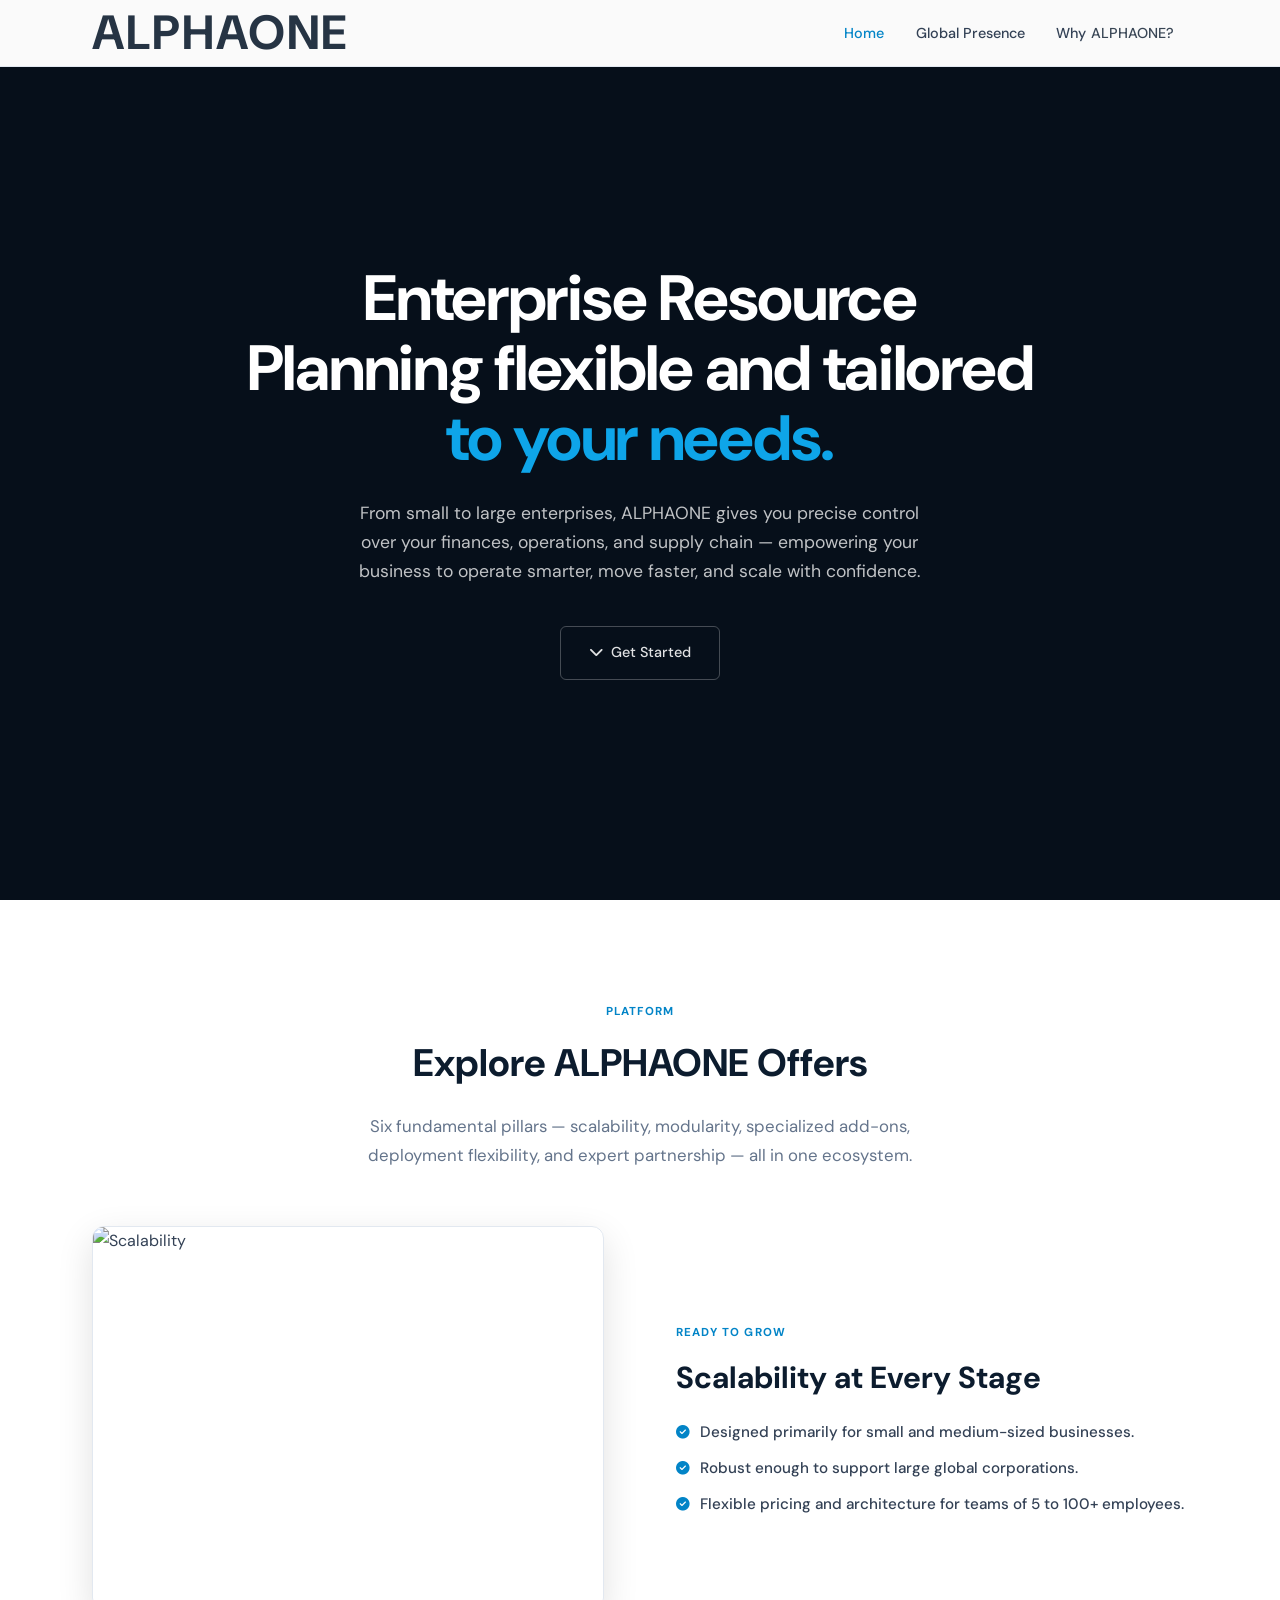
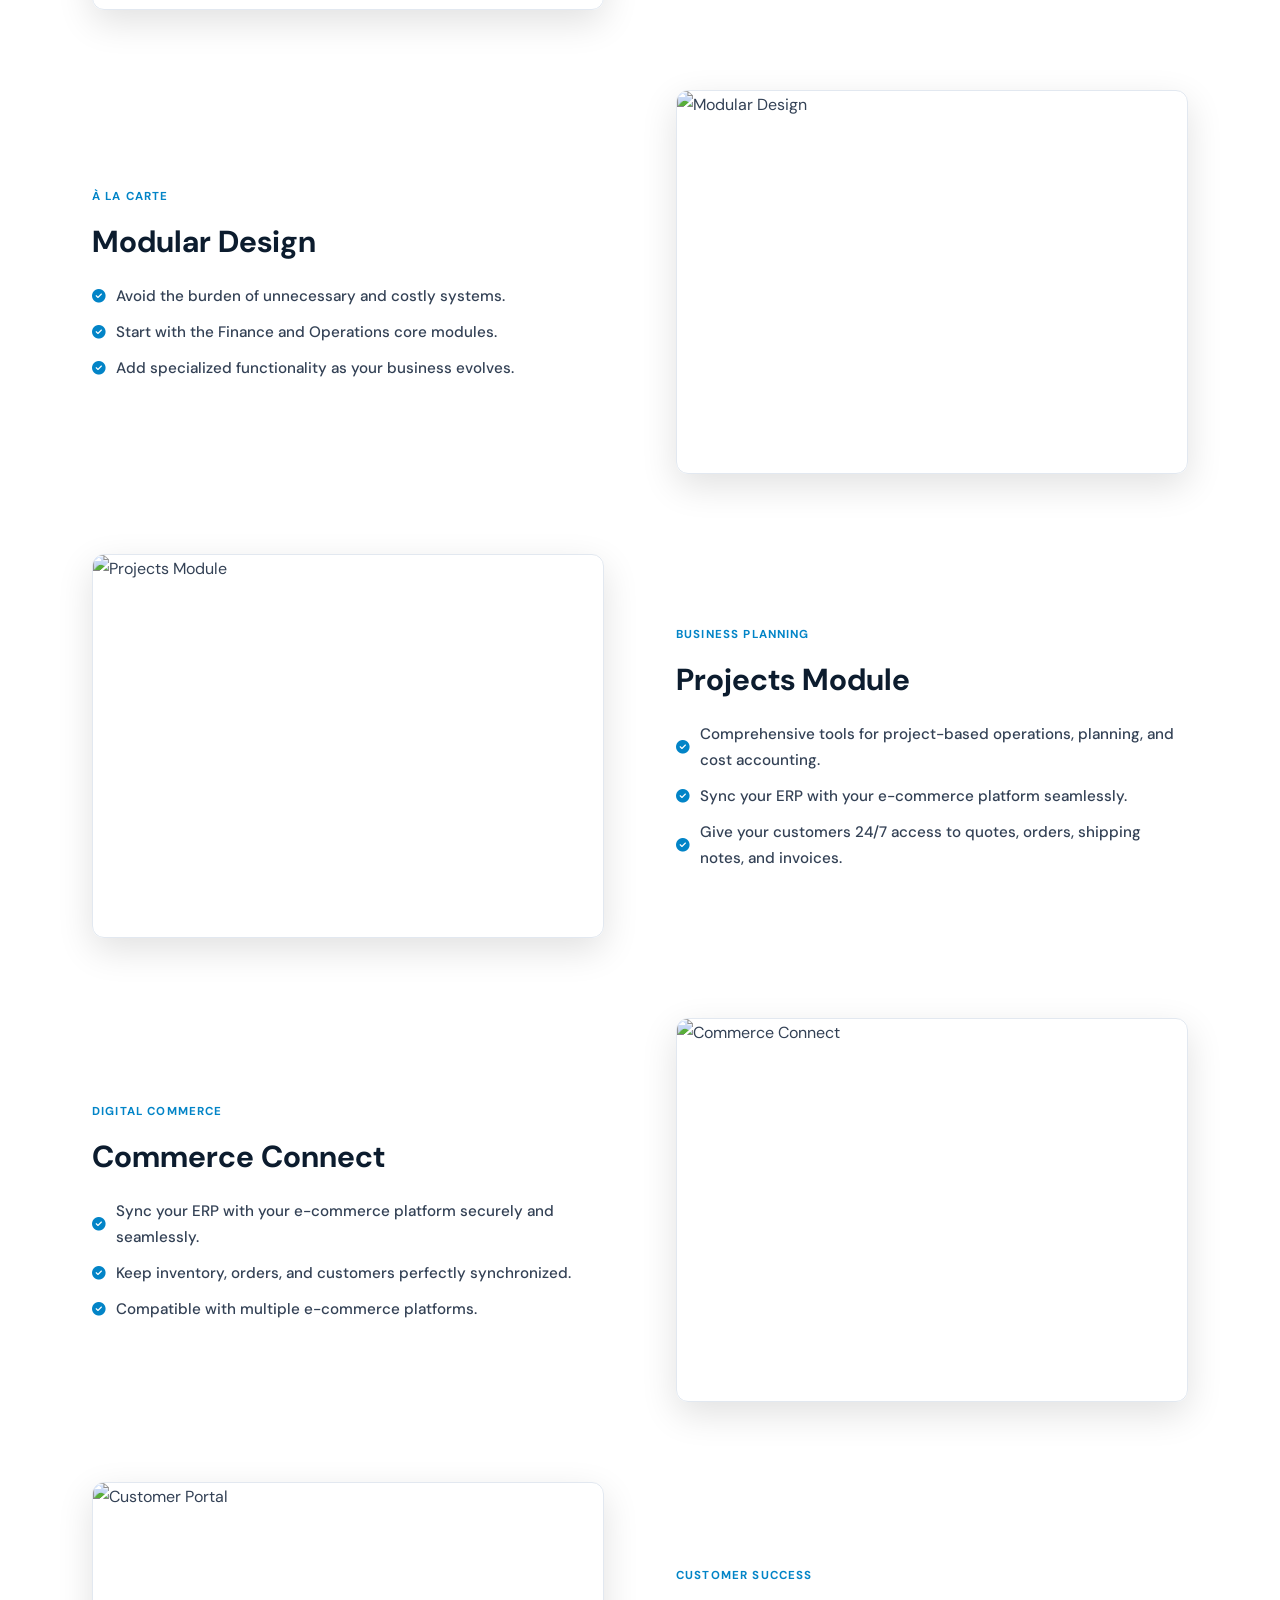
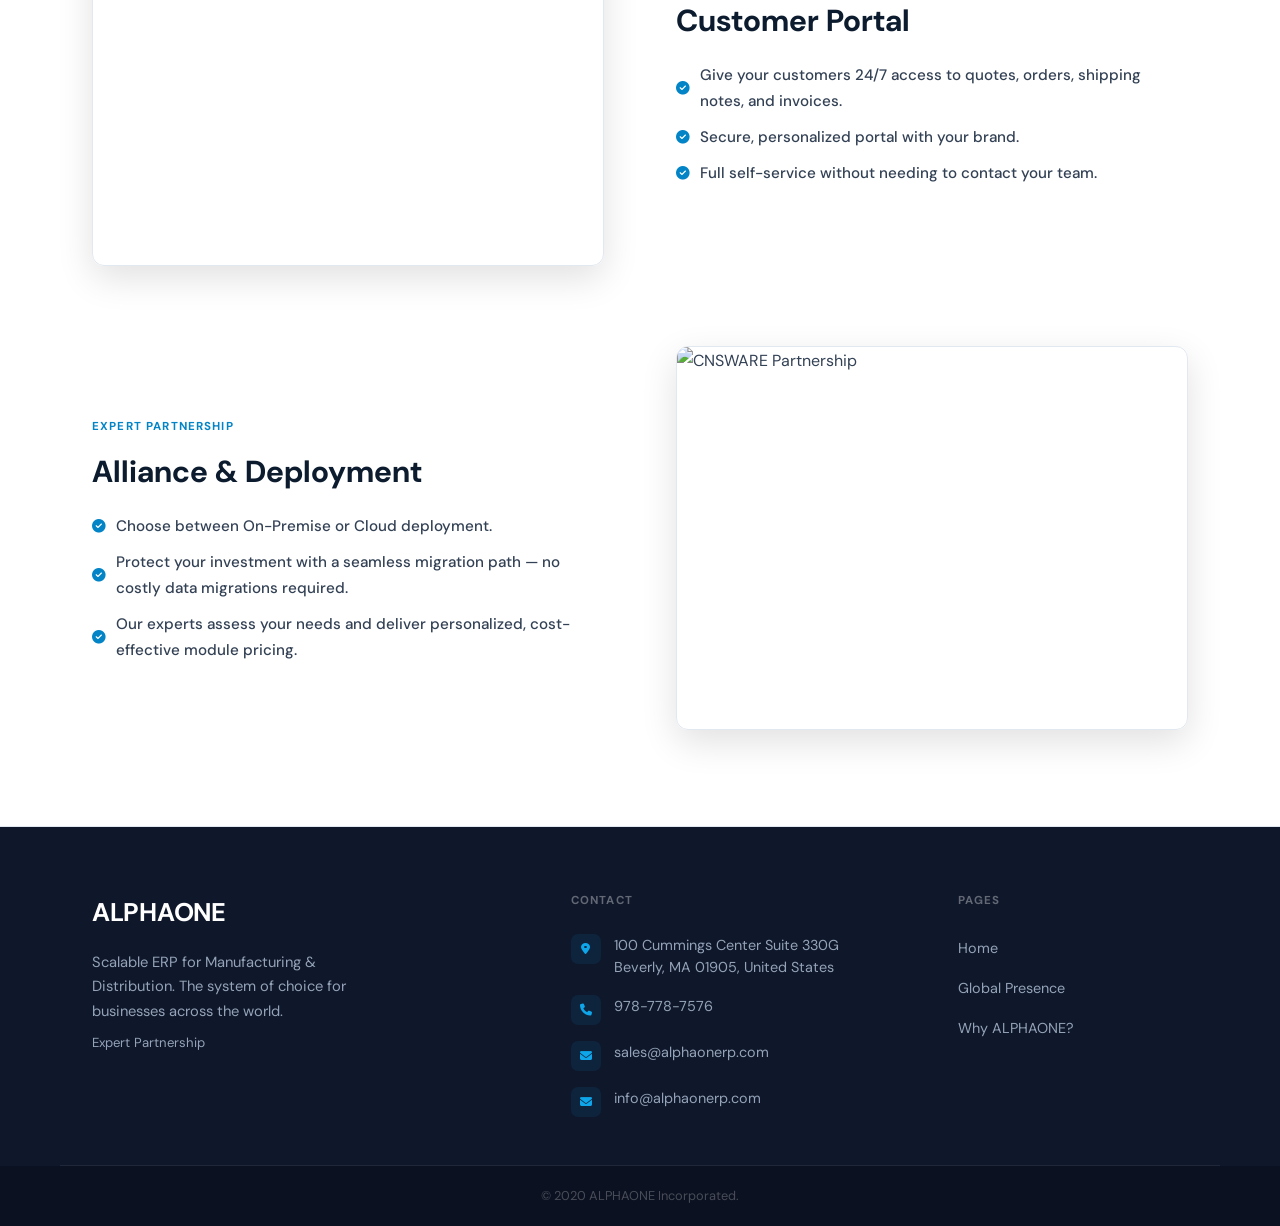
==== commit 4ff82de3: "the world" ====
--- a/index.html
+++ b/index.html
@@ -165,7 +165,7 @@
         <div class="container footer-inner">
             <div class="footer-brand">
                 <div class="footer-logo">ALPHAONE</div>
-                <p>Scalable ERP for Manufacturing & Distribution. The system of choice for businesses across Mexico, India, and the Caribbean Islands.</p>
+                <p>Scalable ERP for Manufacturing & Distribution. The system of choice for businesses across the world.</p>
                 <p class="footer-partner">Expert Partnership<strong></strong></p>
             </div>
             <div class="footer-contact-block">
--- a/css/styles.css
+++ b/css/styles.css
@@ -101,7 +101,7 @@
     color: var(--navy);
     letter-spacing: 0.04em;
     line-height: 1;
-    color:  #0c1c2ee3;
+    color:  #0c1c2ee4;
 }
 
 .hamburger { display: none; flex-direction: column; gap: 5px; cursor: pointer; padding: 4px; }
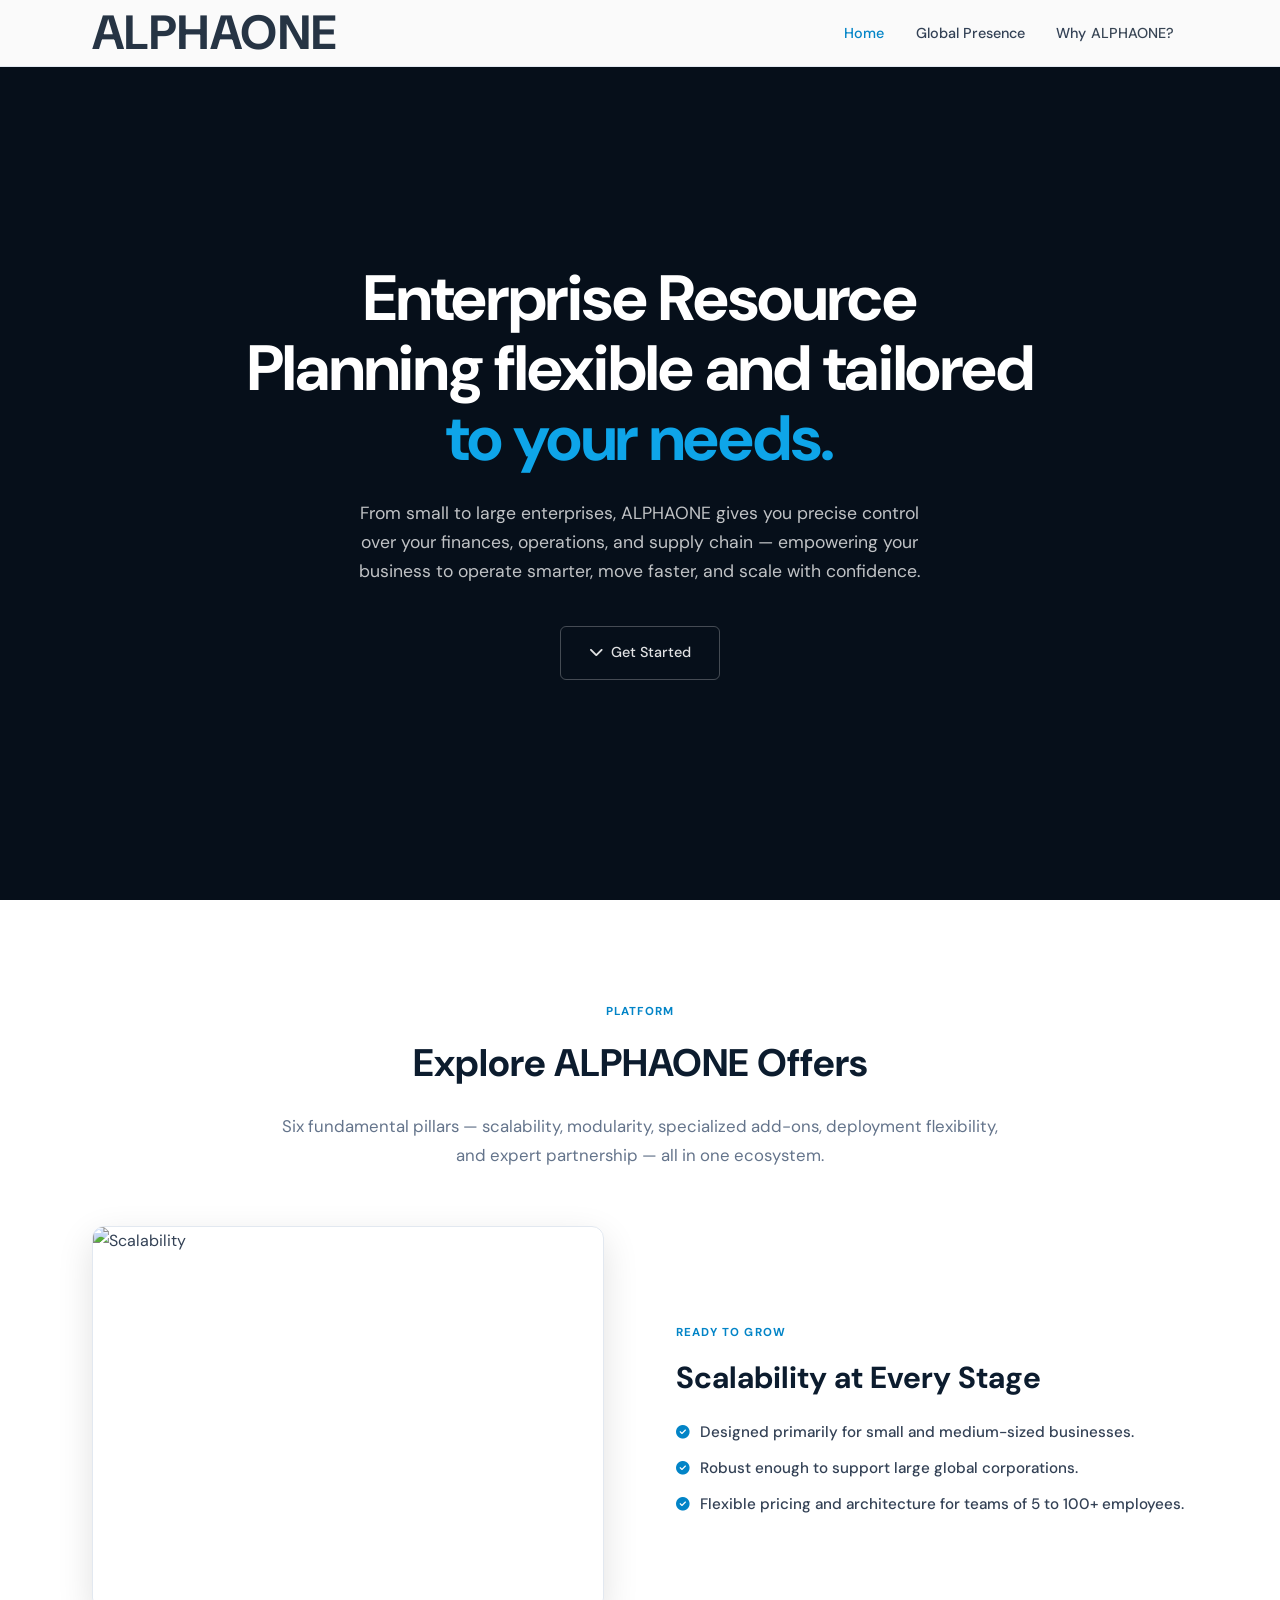
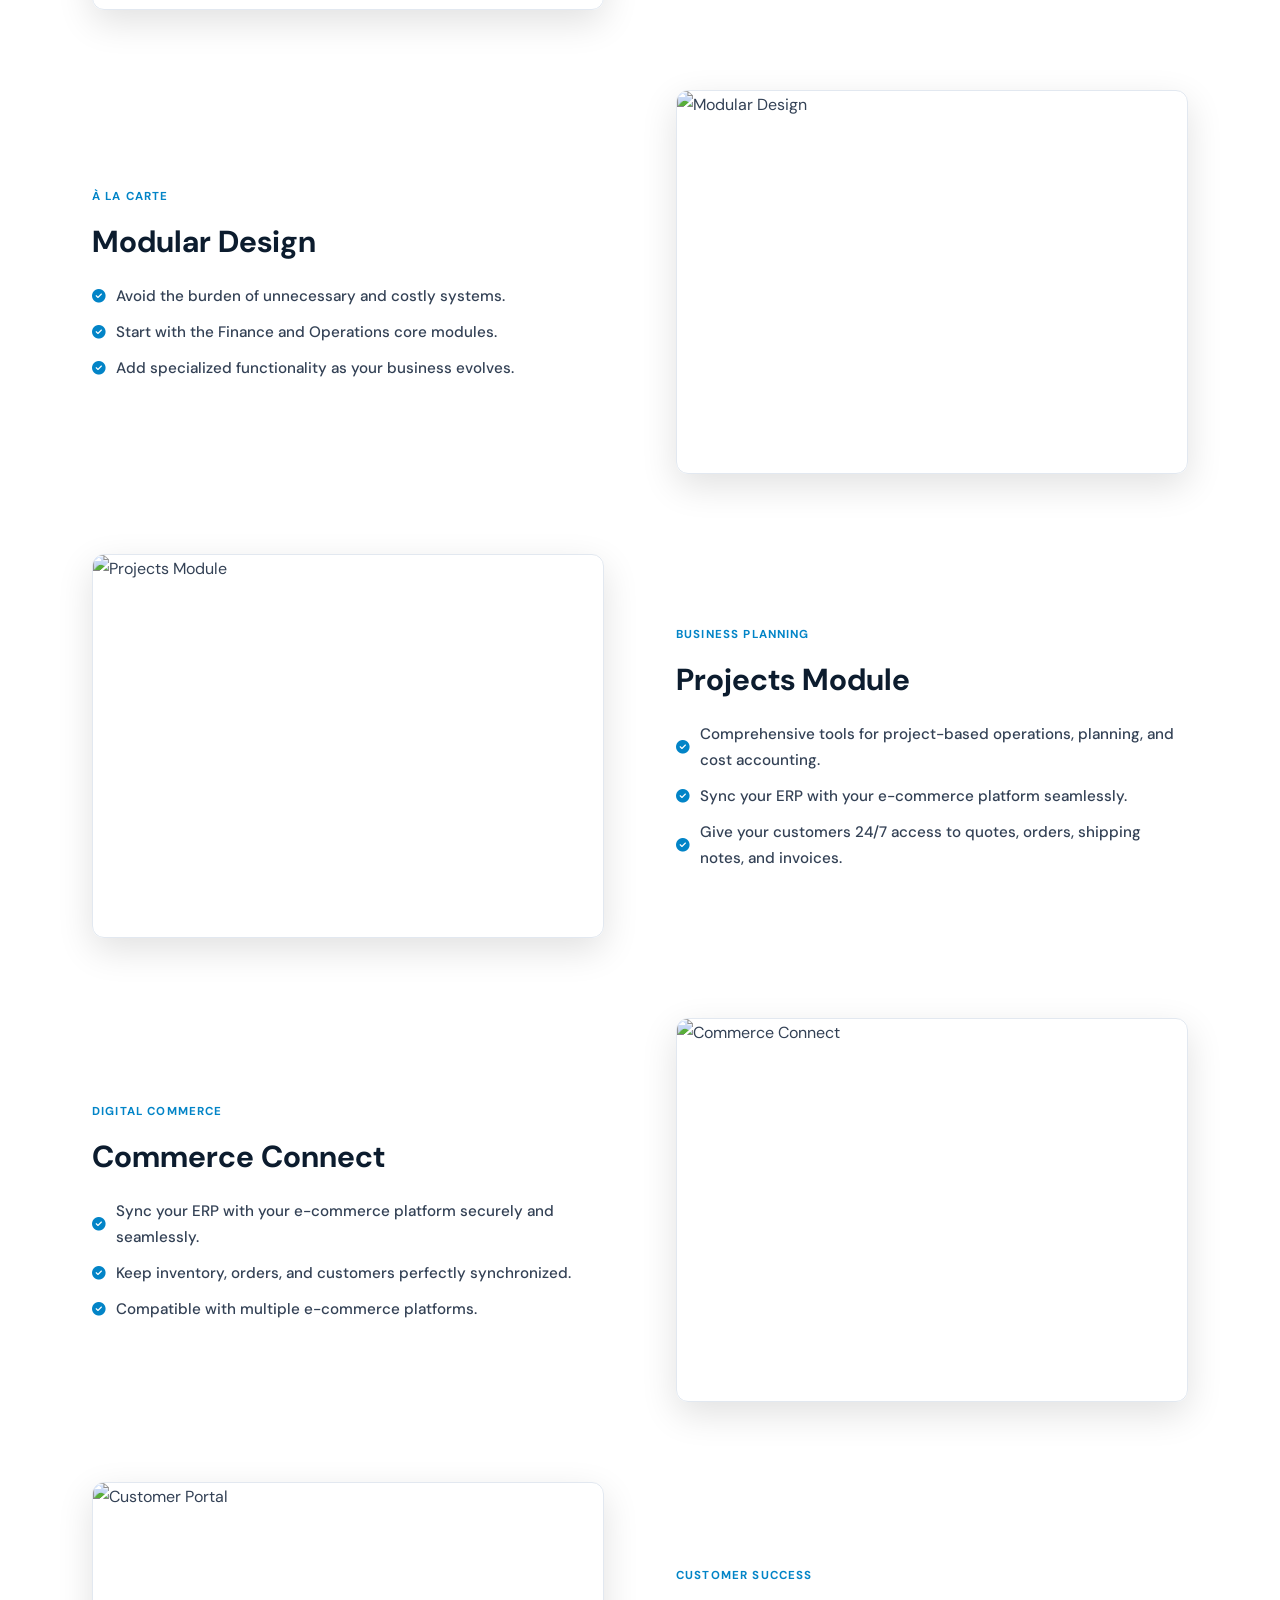
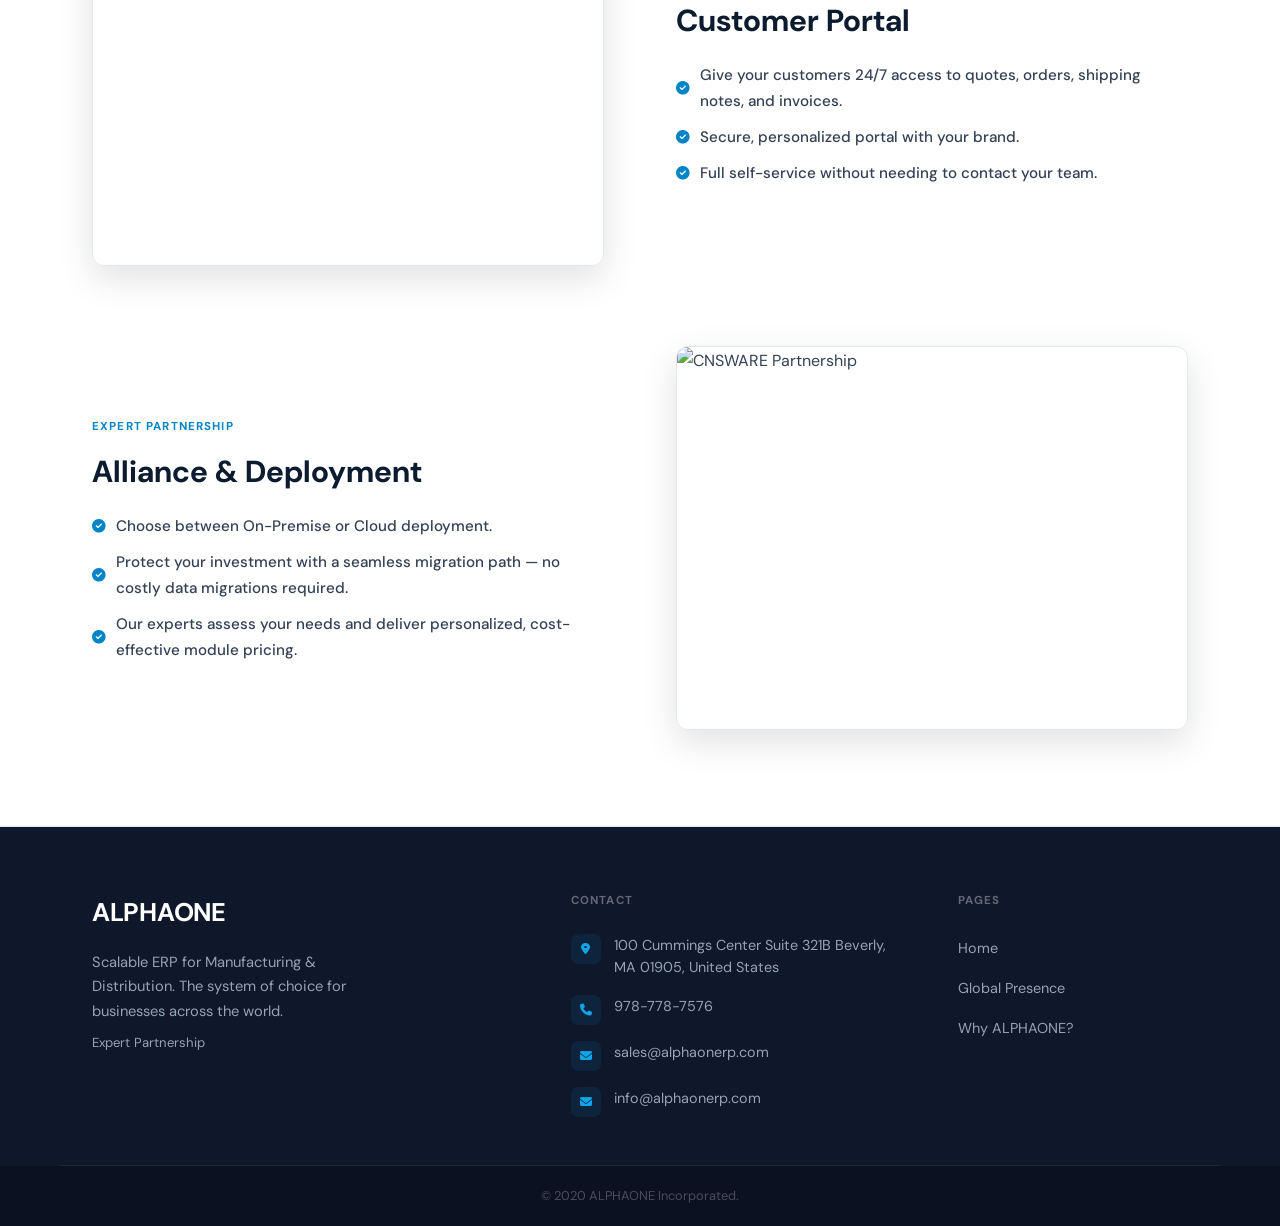
==== commit 763f3010: "Cambios de footer" ====
--- a/index.html
+++ b/index.html
@@ -171,7 +171,7 @@
             <div class="footer-contact-block">
                 <h4>Contact</h4>
                 <ul class="footer-contact-list">
-                    <li><span class="fc-icon"><i class="fas fa-map-marker-alt"></i></span><span>100 Cummings Center Suite 330G Beverly, MA 01905, United States<br></span> </li>
+                    <li><span class="fc-icon"><i class="fas fa-map-marker-alt"></i></span><span>100 Cummings Center Suite 321B Beverly, MA 01905, United States<br></span> </li>
                     <li><span class="fc-icon"><i class="fas fa-phone"></i></span><a href="tel:9787787576">978-778-7576</a></li>
                     <li><span class="fc-icon"><i class="fas fa-envelope"></i></span><a href="mailto:info@alphaonerp.com">sales@alphaonerp.com</a></li>
                     <li><span class="fc-icon"><i class="fas fa-envelope"></i></span><a href="mailto:info@alphaonerp.com">info@alphaonerp.com</a></li>
--- a/css/styles.css
+++ b/css/styles.css
@@ -99,7 +99,7 @@
     font-size: 3rem;
     font-weight: 700;
     color: var(--navy);
-    letter-spacing: 0.04em;
+    letter-spacing: 0.01em;
     line-height: 1;
     color:  #0c1c2ee4;
 }
@@ -233,7 +233,7 @@
 
 .section-header {
     text-align: center;
-    max-width: 620px;
+    max-width: 720px;
     margin: 0 auto 3.5rem;
 }
 .section-header h2 { font-size: clamp(1.8rem, 3vw, 2.5rem); font-weight: 700; color: var(--navy); margin-bottom: 1rem; }
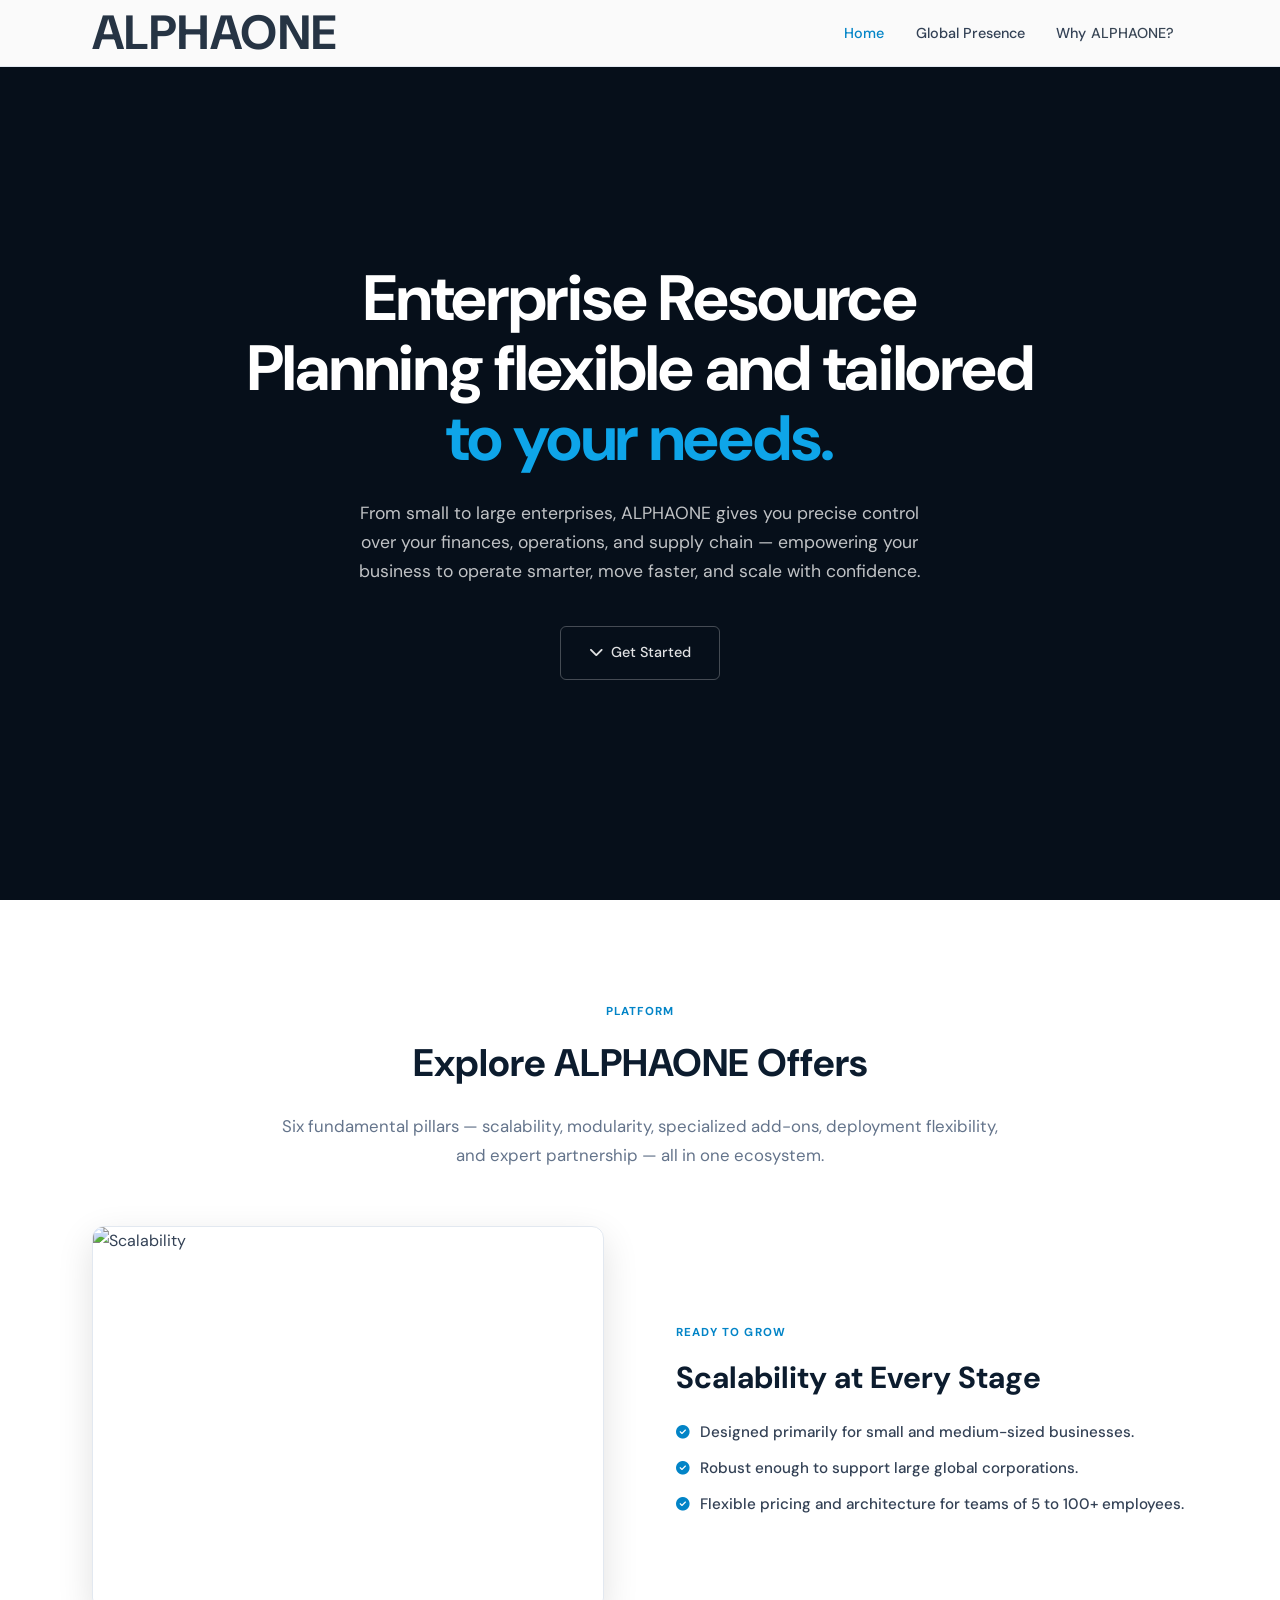
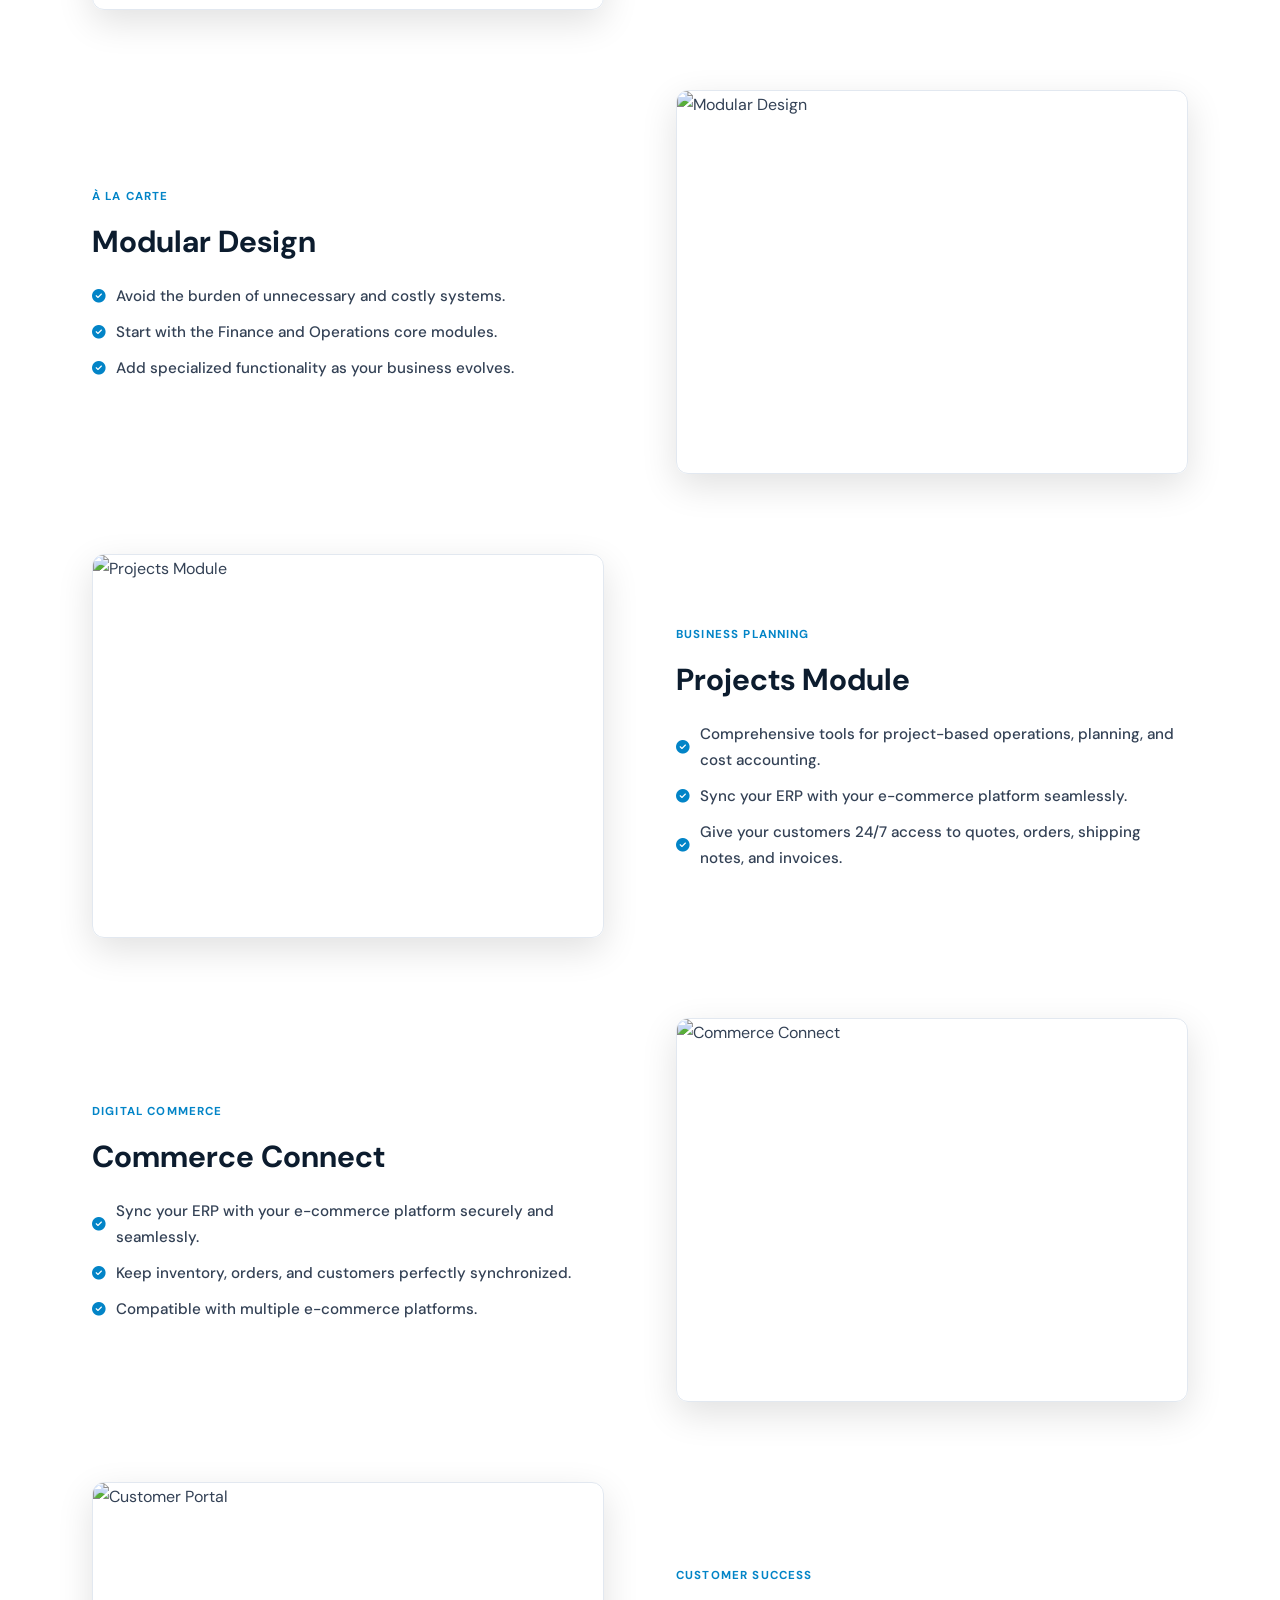
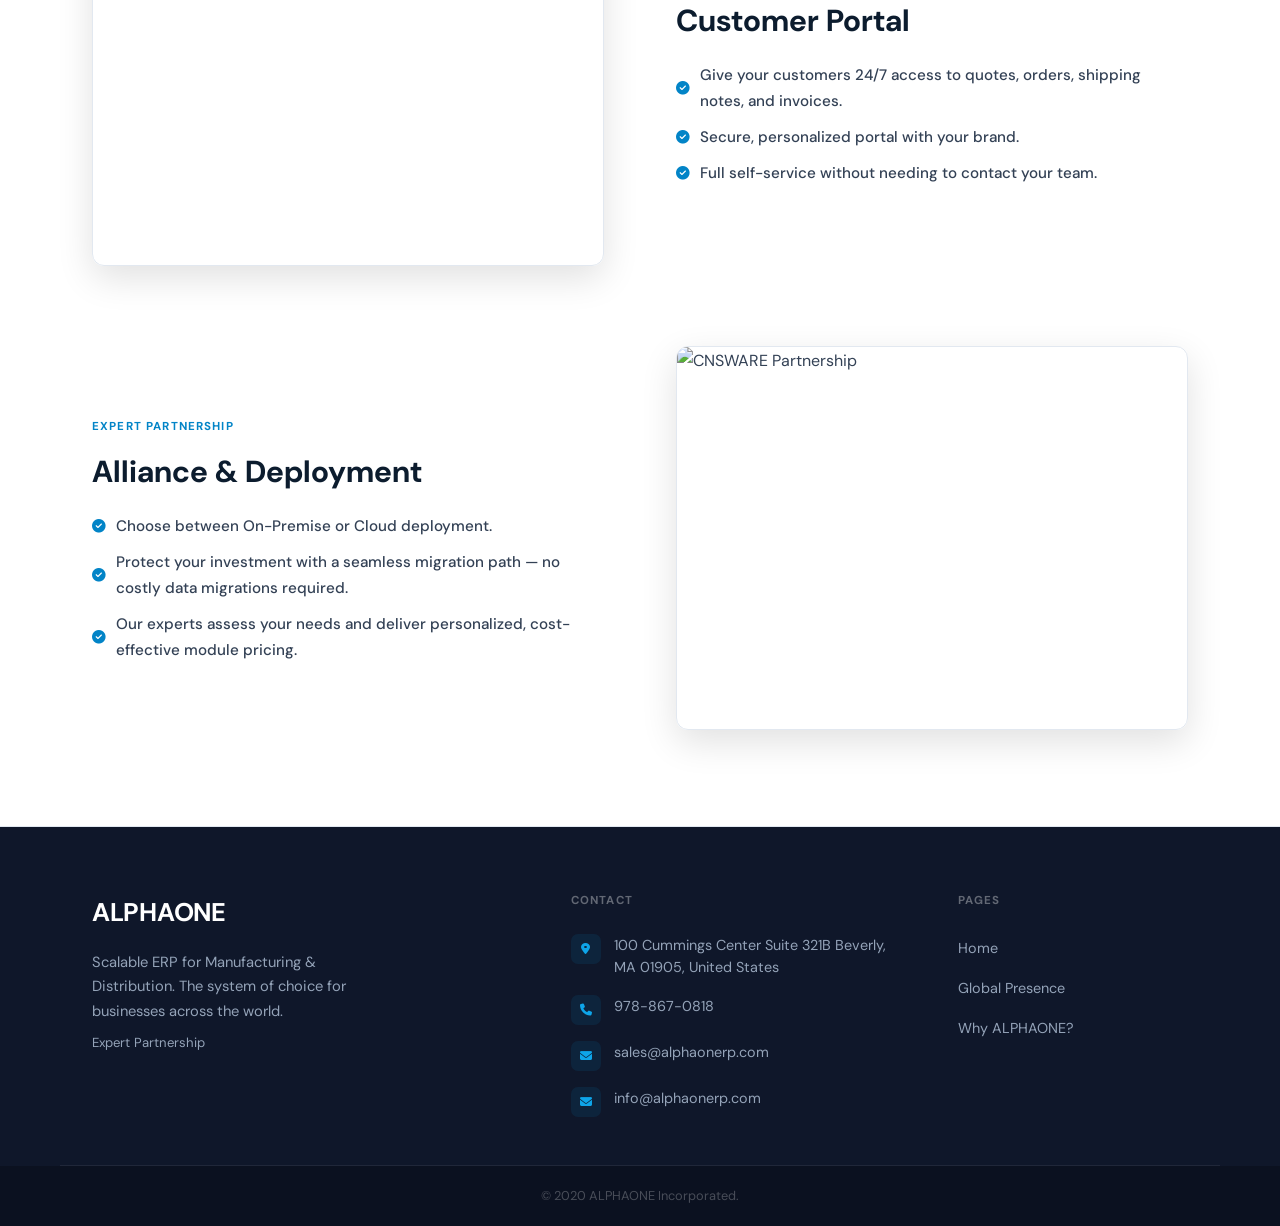
==== commit e211ef7b: "Phone number modification" ====
--- a/index.html
+++ b/index.html
@@ -3,13 +3,14 @@
 <head>
     <meta charset="UTF-8">
     <meta name="viewport" content="width=device-width, initial-scale=1.0">
-    <title>Home — ALPHAONE ERP</title>
+    <title>ALPHAONE Inc. | Home</title>
     <link rel="preconnect" href="https://fonts.googleapis.com">
     <link rel="preconnect" href="https://fonts.gstatic.com" crossorigin>
     <link href="https://fonts.googleapis.com/css2?family=DM+Sans:opsz,wght@9..40,400;9..40,500;9..40,600;9..40,700&display=swap" rel="stylesheet">
     <link rel="stylesheet" href="https://cdnjs.cloudflare.com/ajax/libs/font-awesome/6.4.0/css/all.min.css">
     <link rel="stylesheet" href="css/styles.css">
     <link rel="stylesheet" href="css/pages.css">
+    <link rel="icon" type="image/x-icon" href="video/ALPHAONE.png">
 </head>
 <body>
 
@@ -172,7 +173,7 @@
                 <h4>Contact</h4>
                 <ul class="footer-contact-list">
                     <li><span class="fc-icon"><i class="fas fa-map-marker-alt"></i></span><span>100 Cummings Center Suite 321B Beverly, MA 01905, United States<br></span> </li>
-                    <li><span class="fc-icon"><i class="fas fa-phone"></i></span><a href="tel:9787787576">978-778-7576</a></li>
+                    <li><span class="fc-icon"><i class="fas fa-phone"></i></span><a href="tel:9787787576">978-867-0818</a></li>
                     <li><span class="fc-icon"><i class="fas fa-envelope"></i></span><a href="mailto:info@alphaonerp.com">sales@alphaonerp.com</a></li>
                     <li><span class="fc-icon"><i class="fas fa-envelope"></i></span><a href="mailto:info@alphaonerp.com">info@alphaonerp.com</a></li>
                 </ul>
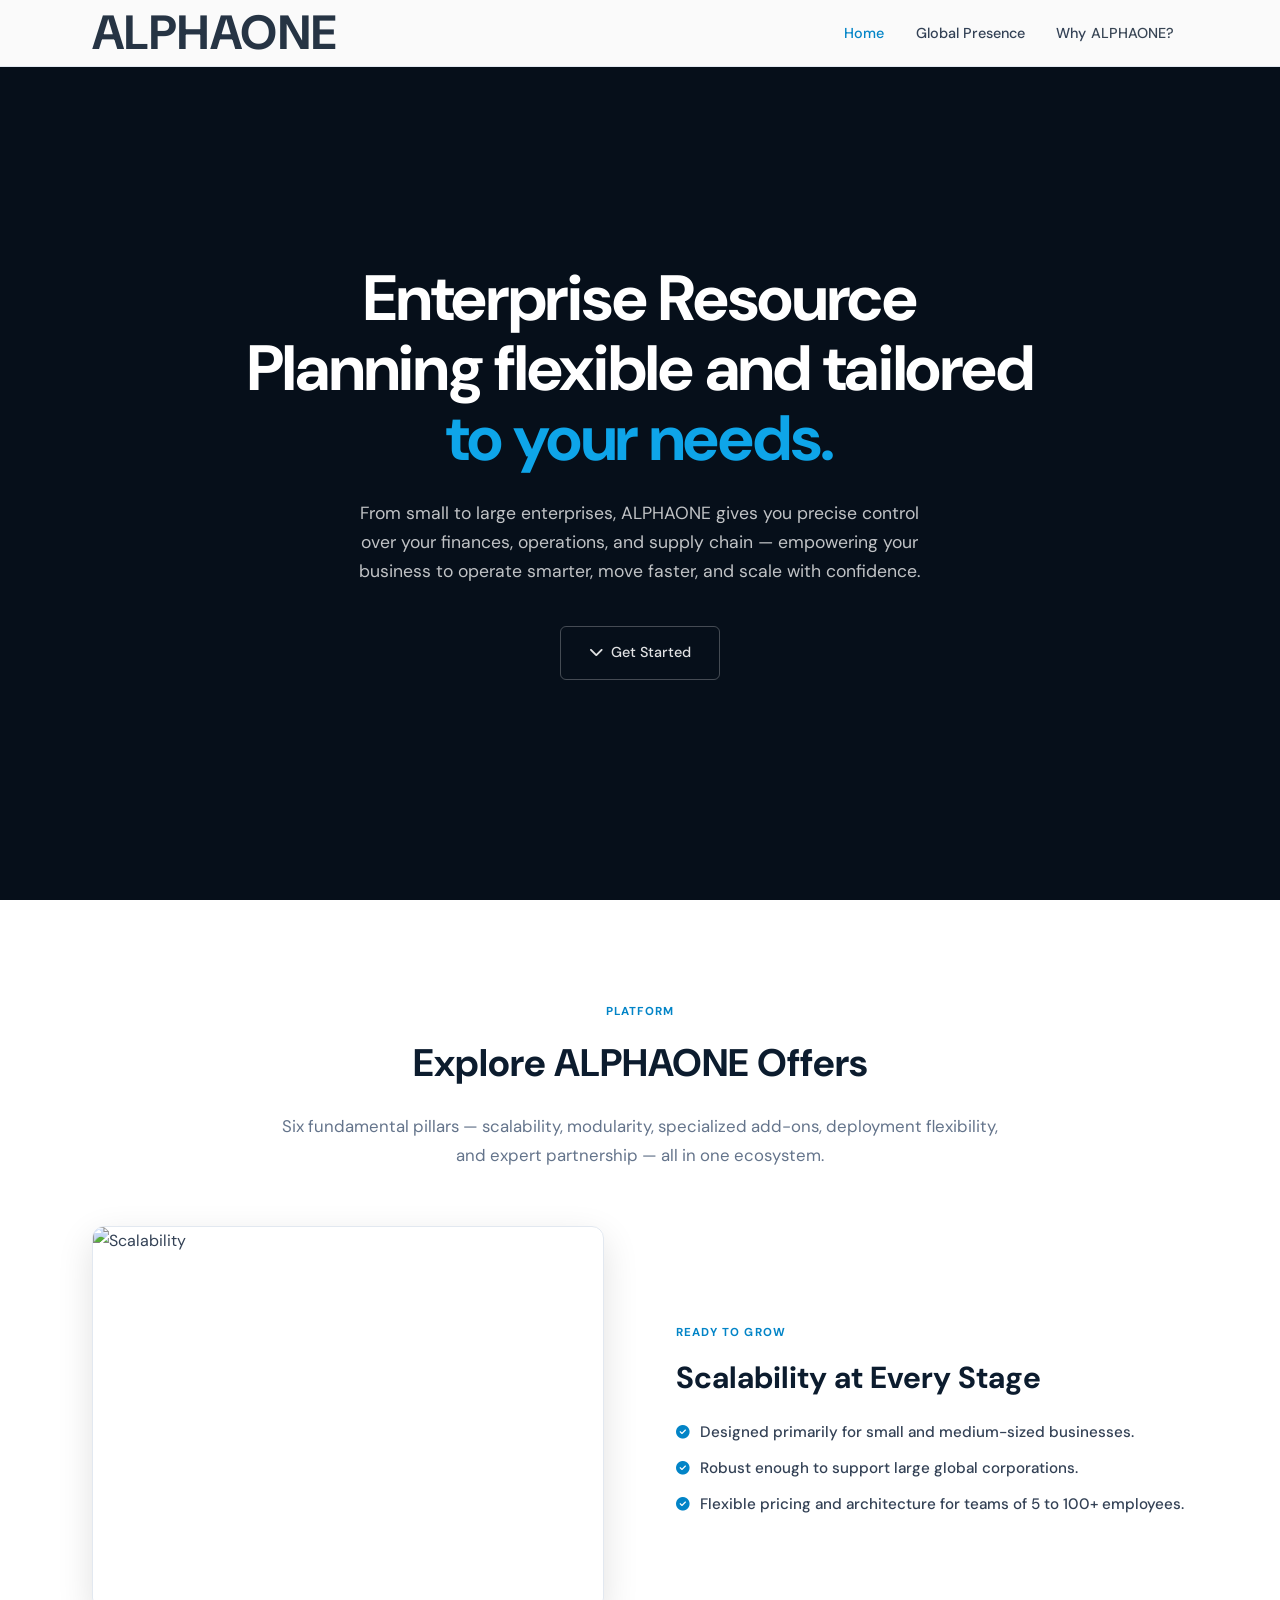
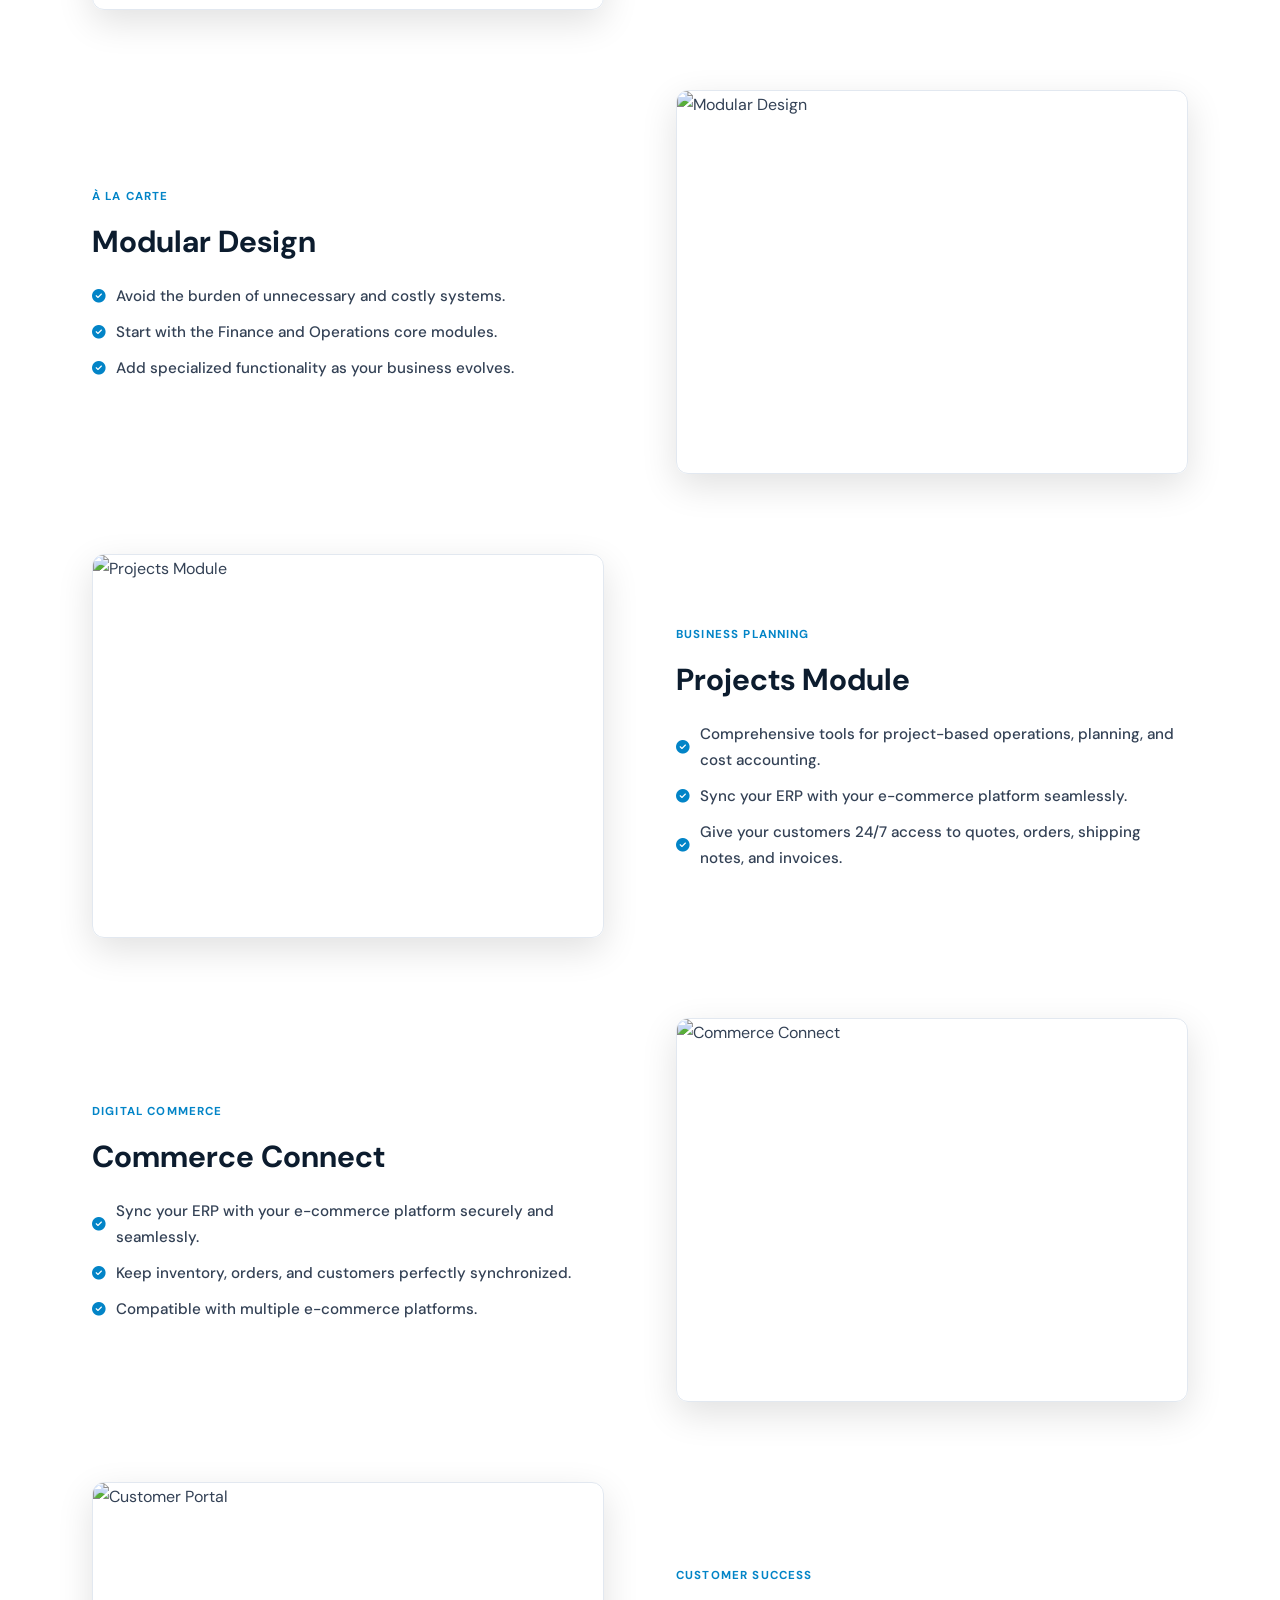
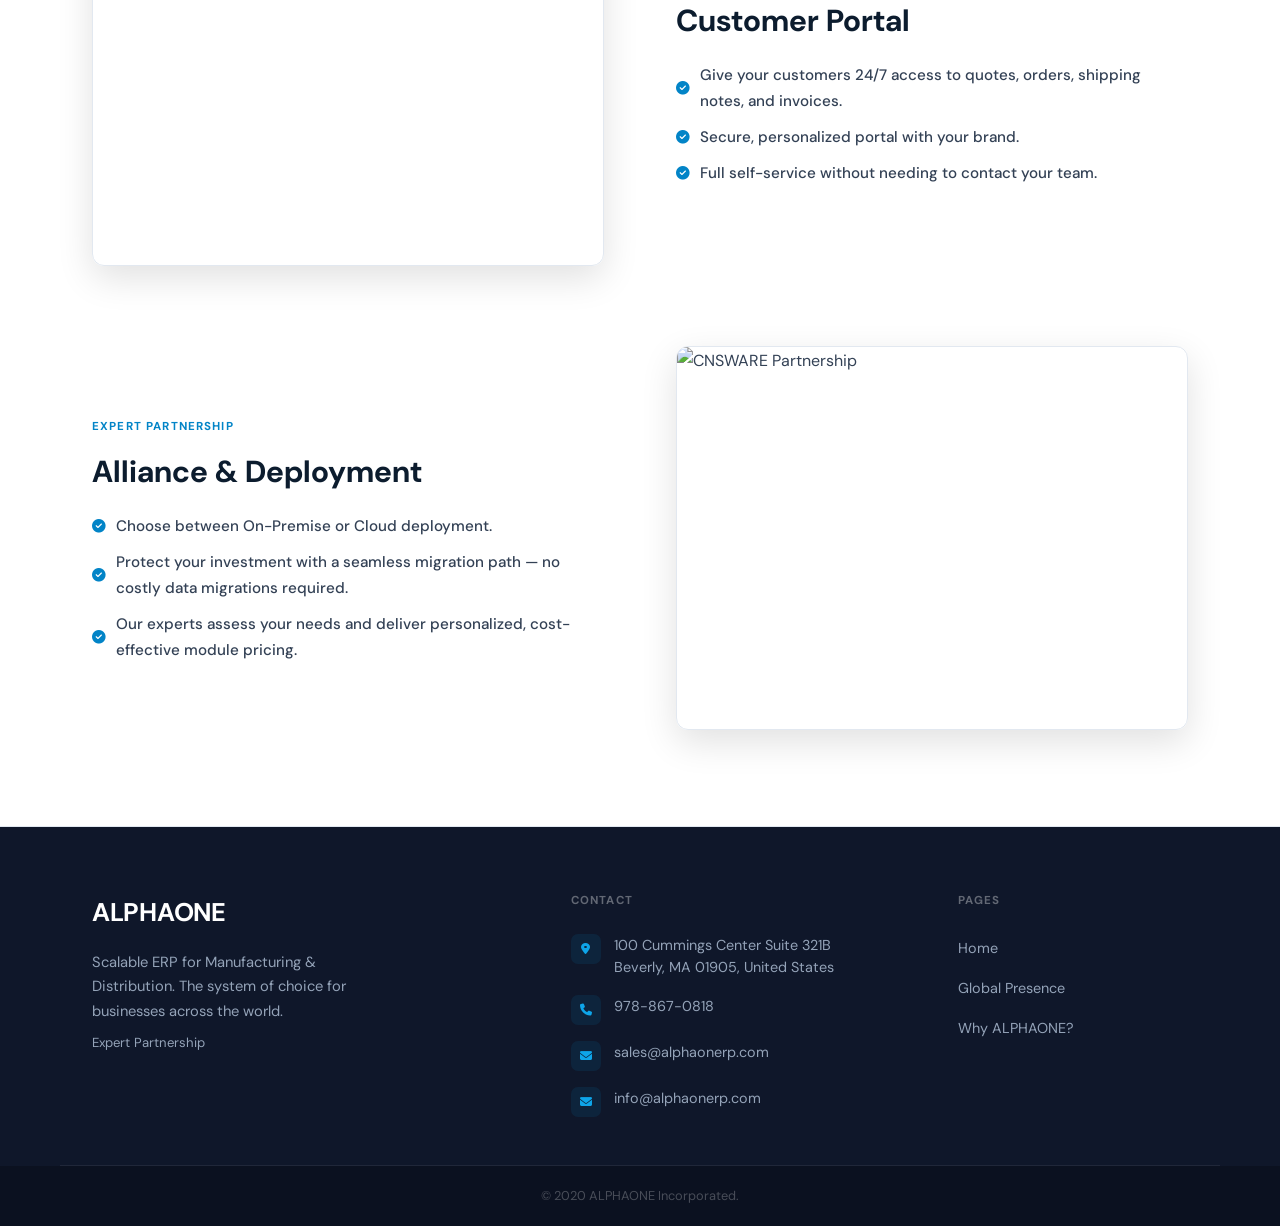
==== commit f5513869: "Pagina de partners" ====
--- a/index.html
+++ b/index.html
@@ -167,12 +167,12 @@
             <div class="footer-brand">
                 <div class="footer-logo">ALPHAONE</div>
                 <p>Scalable ERP for Manufacturing & Distribution. The system of choice for businesses across the world.</p>
-                <p class="footer-partner">Expert Partnership<strong></strong></p>
+                <a href="partners.html"><p class="footer-partner">Expert Partnership<strong></strong></p></a>
             </div>
             <div class="footer-contact-block">
                 <h4>Contact</h4>
                 <ul class="footer-contact-list">
-                    <li><span class="fc-icon"><i class="fas fa-map-marker-alt"></i></span><span>100 Cummings Center Suite 321B Beverly, MA 01905, United States<br></span> </li>
+                    <li><span class="fc-icon"><i class="fas fa-map-marker-alt"></i></span><span>100 Cummings Center Suite 321B <br>Beverly, MA 01905, United States<br></span> </li>
                     <li><span class="fc-icon"><i class="fas fa-phone"></i></span><a href="tel:9787787576">978-867-0818</a></li>
                     <li><span class="fc-icon"><i class="fas fa-envelope"></i></span><a href="mailto:info@alphaonerp.com">sales@alphaonerp.com</a></li>
                     <li><span class="fc-icon"><i class="fas fa-envelope"></i></span><a href="mailto:info@alphaonerp.com">info@alphaonerp.com</a></li>
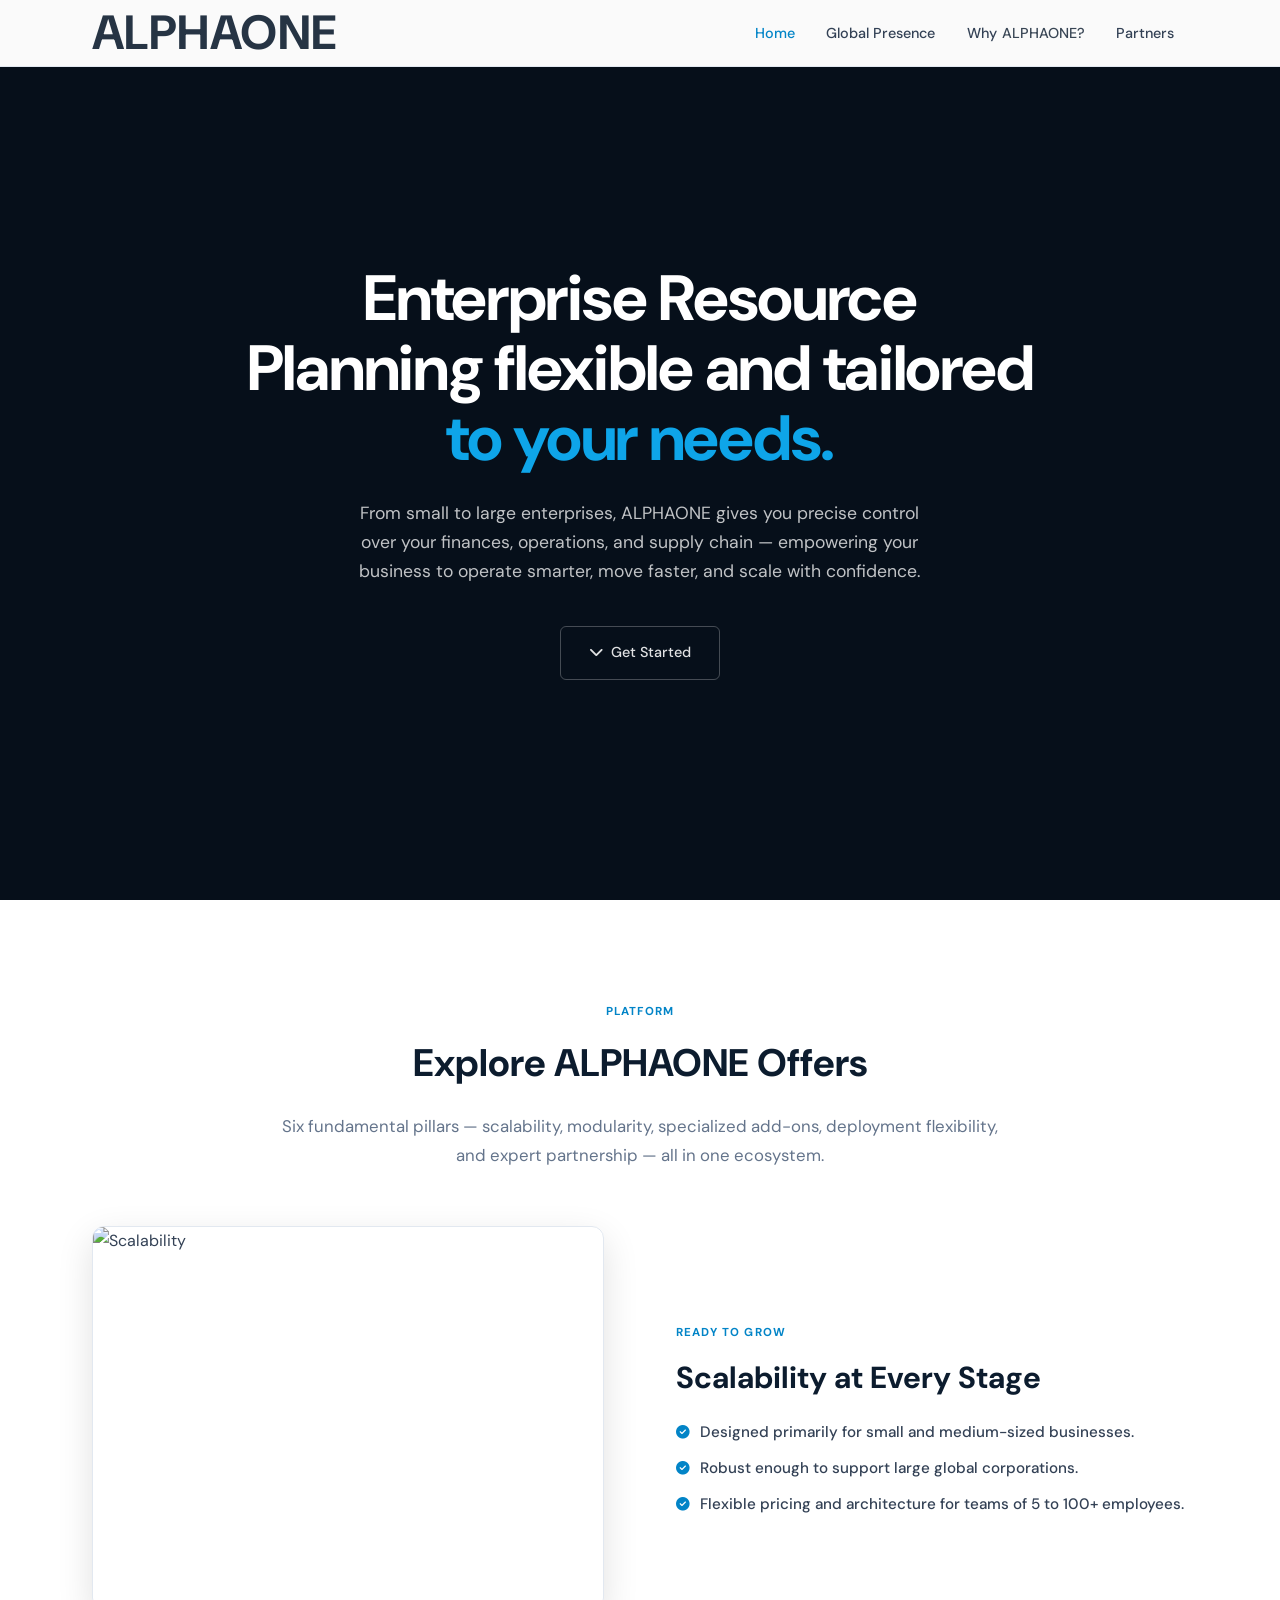
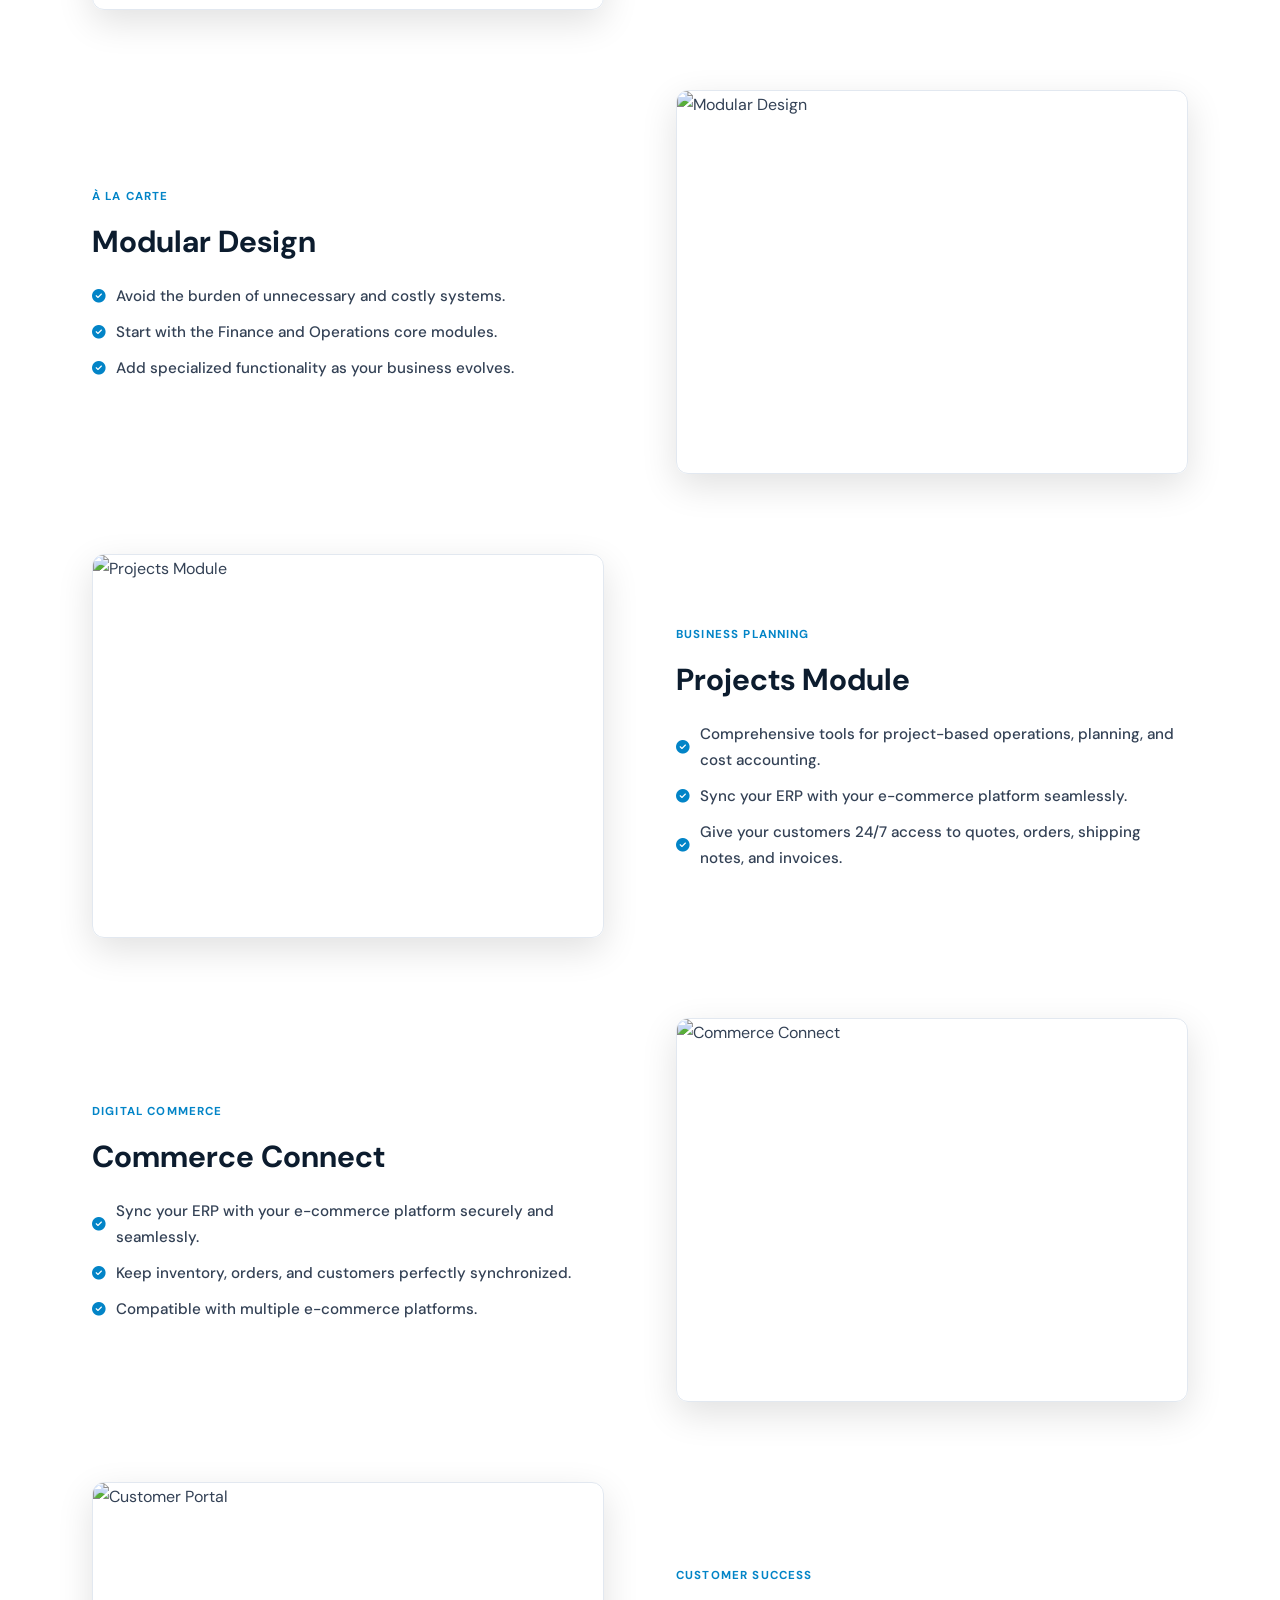
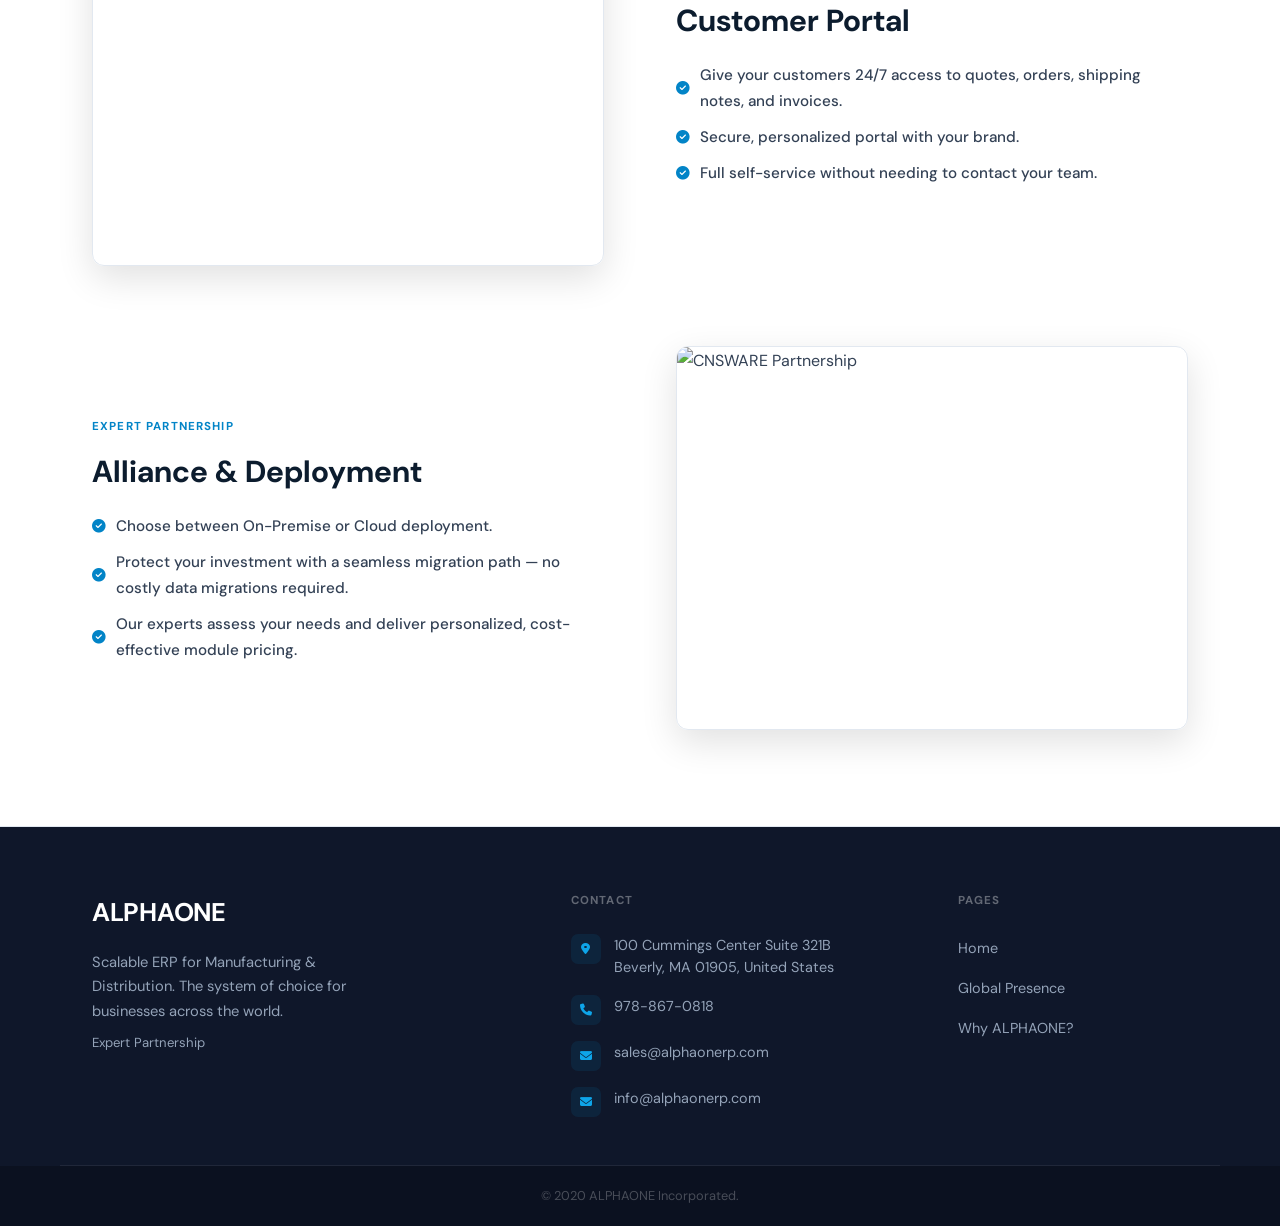
==== commit 9b0cb7cd: "Desarrollo de partners y apply partners" ====
--- a/index.html
+++ b/index.html
@@ -21,6 +21,7 @@
                 <li><a href="index.html" class="active">Home</a></li>
                 <li><a href="presence.html">Global Presence</a></li>
                 <li><a href="benefits.html">Why<span style="color: #0c1c2ed0;">ALPHAONE?</span></a></li>
+                <li><a href="partners.html">Partners</a></li>
             </ul>
             <div class="hamburger" id="hamburger-btn"><span></span><span></span><span></span></div>
         </div>
@@ -29,6 +30,7 @@
         <a href="index.html">Home</a>
         <a href="presence.html">Global Presence</a>
         <a href="benefits.html">Why ALPHAONE?</a>
+        <a href="partners.html">Partners</a>
     </div>
 
     <!-- HERO -->
